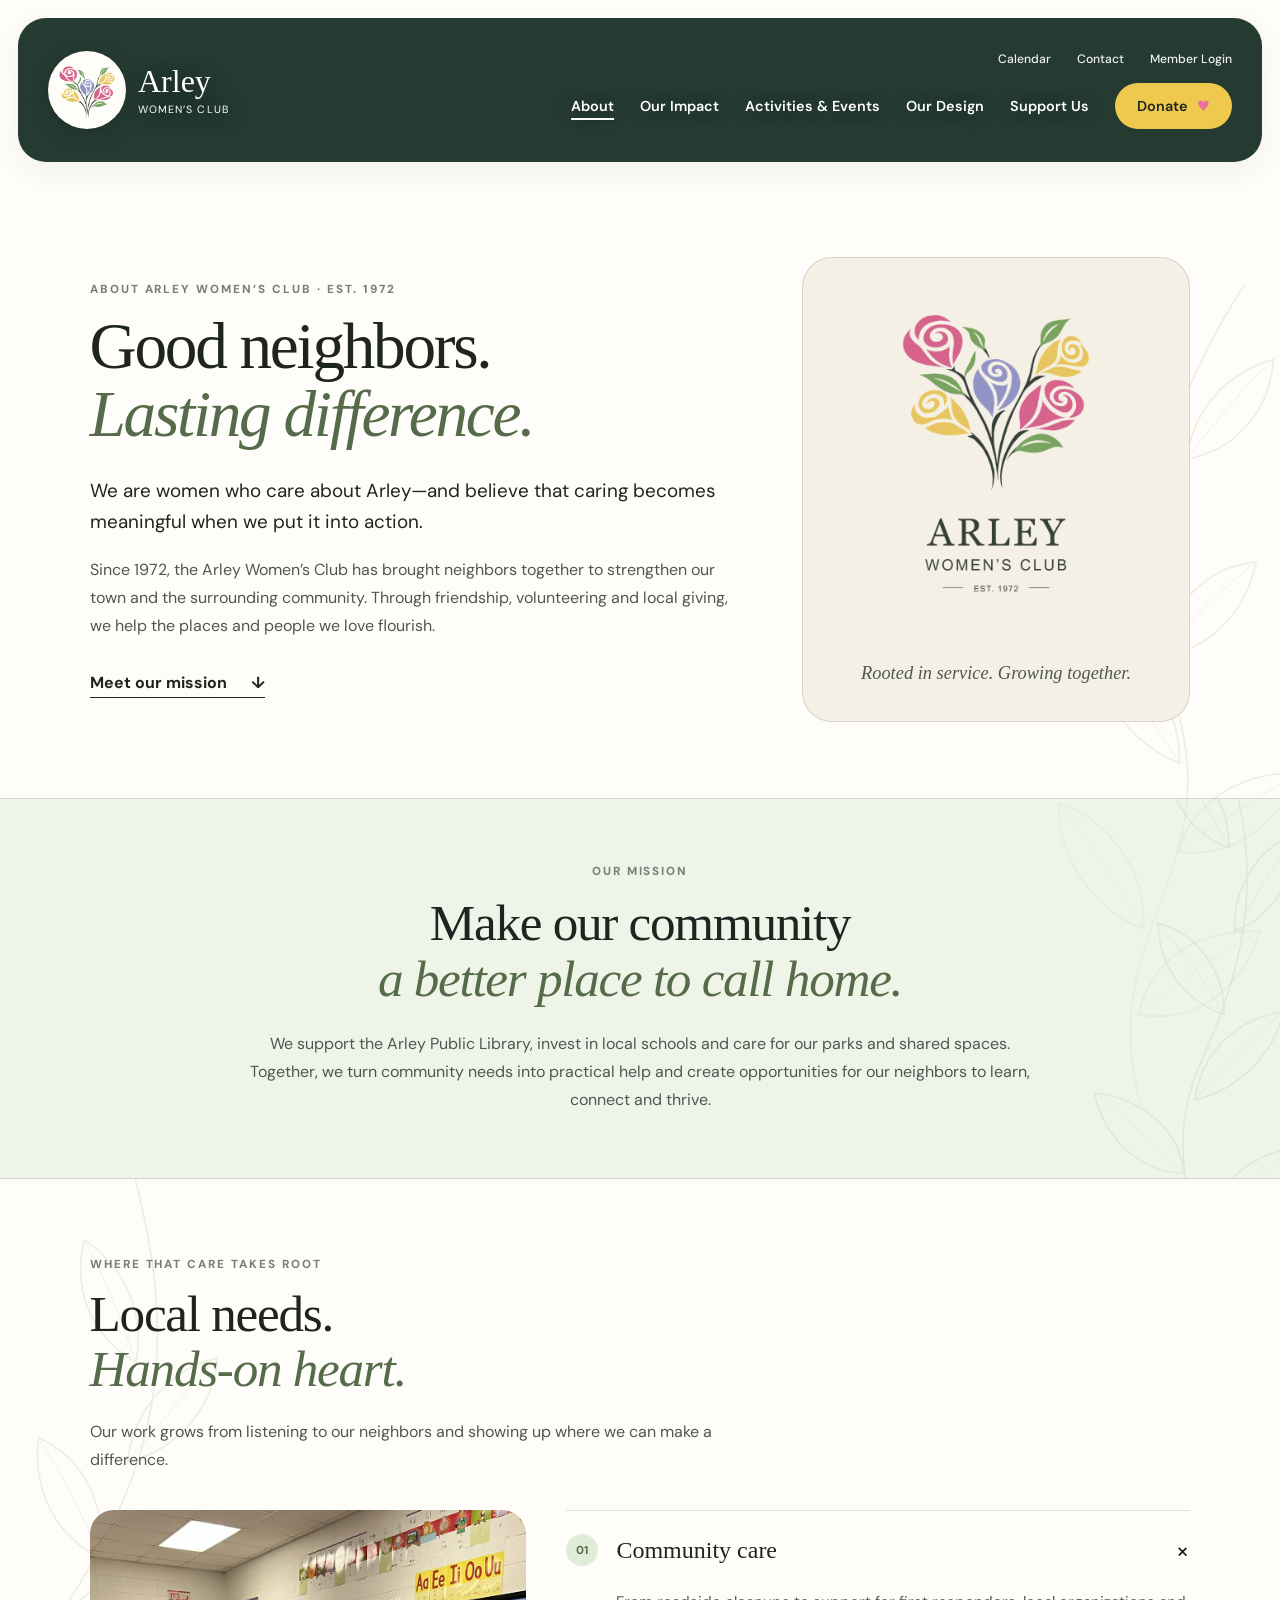
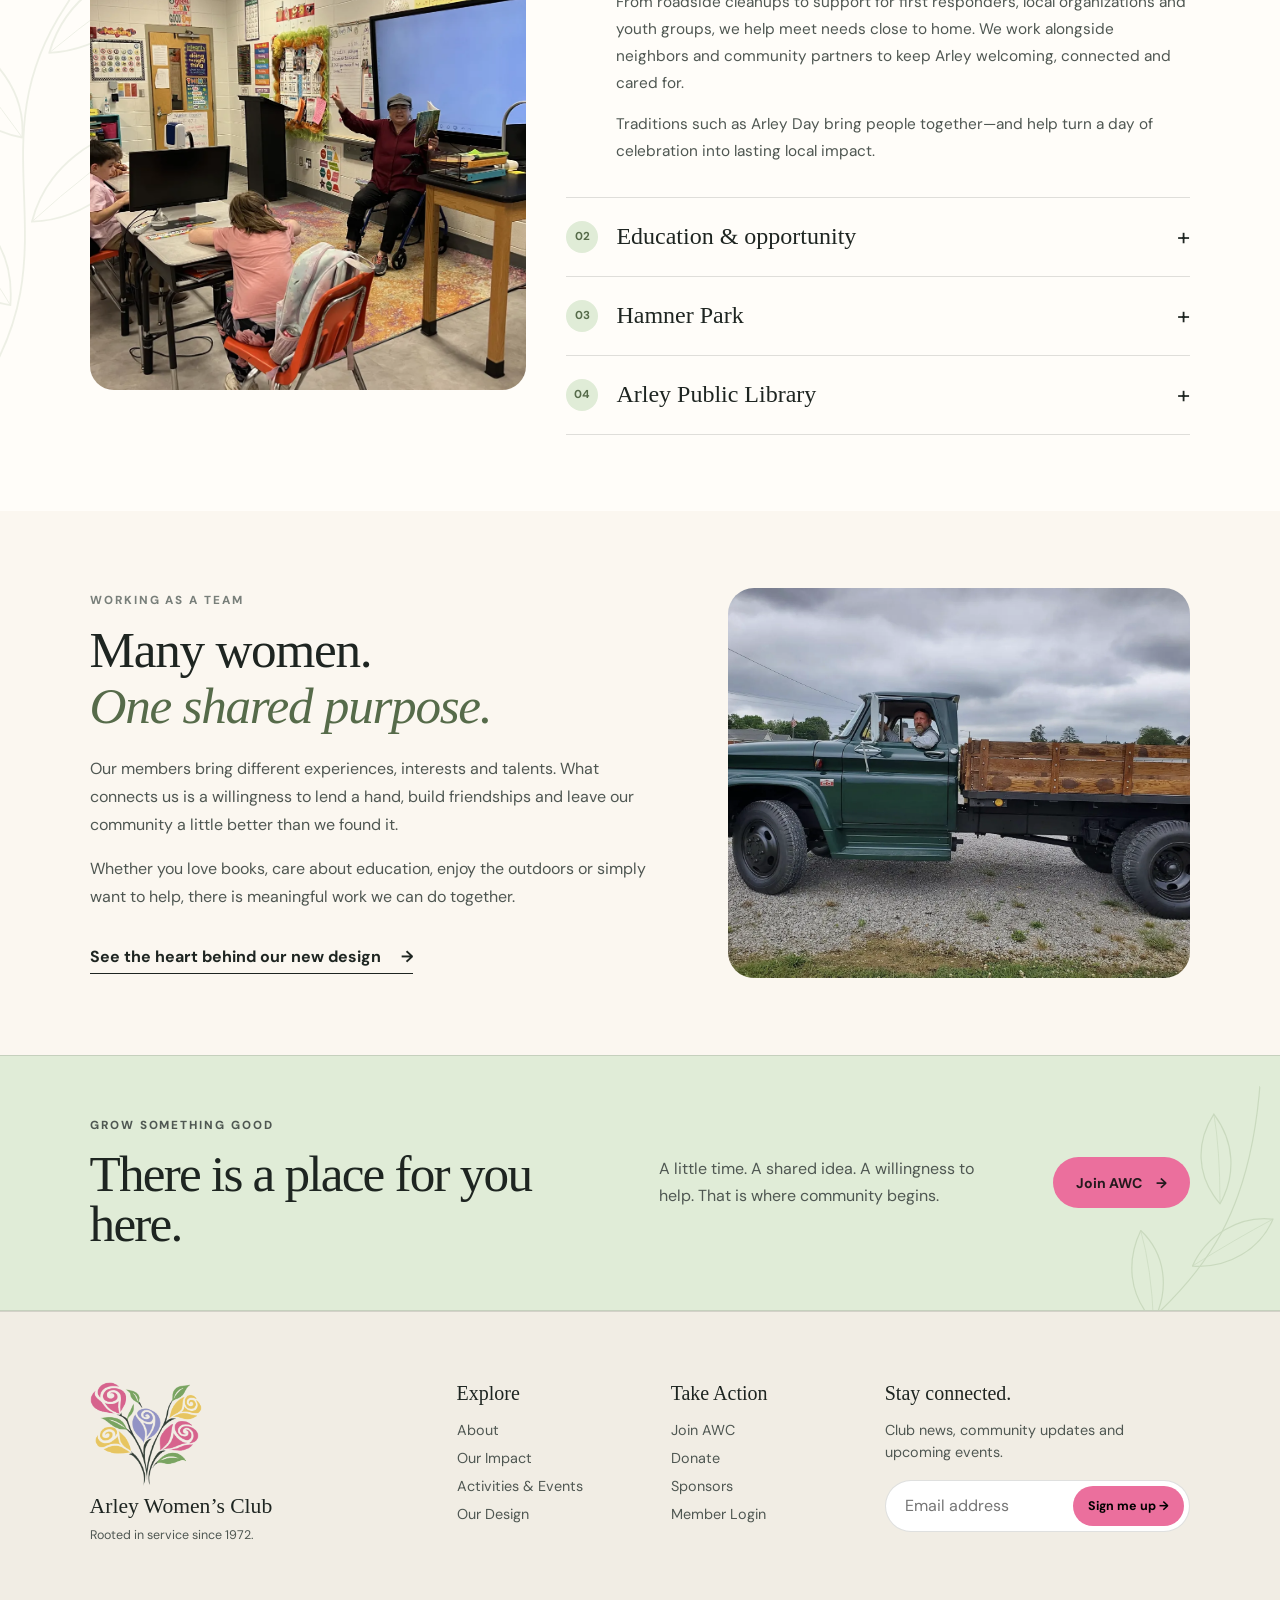
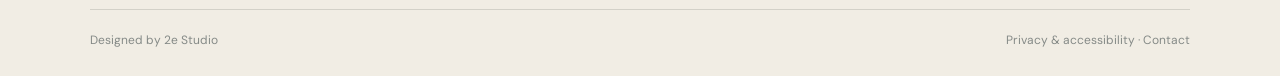
==== about.html @ fa8748e1 "Add About, design story, and merchandise concepts" ====
<!doctype html>
<html lang="en">
<head>
  <meta charset="utf-8" />
  <meta name="viewport" content="width=device-width, initial-scale=1" />
  <meta name="description" content="Since 1972, Arley Women’s Club has brought neighbors together to support our schools, library, parks and community." />
  <title>About Us | Arley Women’s Club</title>
  <link rel="preconnect" href="https://fonts.googleapis.com">
  <link rel="preconnect" href="https://fonts.gstatic.com" crossorigin>
  <link href="https://fonts.googleapis.com/css2?family=DM+Sans:wght@400;500;600;700&family=Fraunces:opsz,wght@9..144,500;9..144,600&display=swap" rel="stylesheet">
  <link rel="stylesheet" href="styles.css?v=collection1" />
</head>
<body class="interior-page">
<a class="skip-link" href="#main-content">Skip to content</a>
<div class="page-shell" id="top"><div class="interior-header"><header class="hero-header">
        <a class="logo-card" href="index.html" aria-label="Arley Women's Club home">
          <span class="logo-disc" aria-hidden="true"><img src="assets/web/brand/bouquet.webp" alt="" /></span><span class="logo-wordmark">Arley <small>Women’s Club</small></span>
        </a>

        <div class="nav-wrap">
          <div class="utility-nav" aria-label="Utility navigation">
            <a href="calendar.html">Calendar</a>
            <a href="contact.html">Contact</a>
            <a href="members.html">Member Login</a>
          </div>
          <nav class="main-nav" aria-label="Main navigation" id="site-navigation">
            <a href="about.html" aria-current="page">About</a>
            <a href="index.html#impact">Our Impact</a>
            <a href="index.html#activities">Activities & Events</a>
            <a href="our-design.html">Our Design</a>
            <a href="index.html#support">Support Us</a>
            <a class="nav-donate" href="support.html">Donate <span>♥</span></a>
          </nav>
        </div>
        <button class="menu-button" type="button" aria-label="Open navigation" aria-expanded="false" data-menu-button aria-controls="site-navigation">
          <span></span><span></span><span></span>
        </button>
      </header></div>
<main id="main-content" class="botanical-page">
<section class="interior-intro about-intro">
 <div><p class="eyebrow">ABOUT ARLEY WOMEN’S CLUB · EST. 1972</p><h1>Good neighbors.<br><em>Lasting difference.</em></h1><p class="intro-lead">We are women who care about Arley—and believe that caring becomes meaningful when we put it into action.</p><p>Since 1972, the Arley Women’s Club has brought neighbors together to strengthen our town and the surrounding community. Through friendship, volunteering and local giving, we help the places and people we love flourish.</p><a class="text-link" href="#mission">Meet our mission <span aria-hidden="true">↓</span></a></div>
 <figure class="identity-panel"><img src="assets/web/brand/stacked.webp" width="800" height="844" alt="Arley Women’s Club floral logo, established 1972"><figcaption>Rooted in service. Growing together.</figcaption></figure>
</section>
<section class="mission-band" id="mission"><p class="eyebrow">OUR MISSION</p><h2>Make our community<br><em>a better place to call home.</em></h2><p>We support the Arley Public Library, invest in local schools and care for our parks and shared spaces. Together, we turn community needs into practical help and create opportunities for our neighbors to learn, connect and thrive.</p></section>
<section class="interior-section"><div class="section-heading"><p class="eyebrow">WHERE THAT CARE TAKES ROOT</p><h2>Local needs.<br><em>Hands-on heart.</em></h2><p>Our work grows from listening to our neighbors and showing up where we can make a difference.</p></div>
<div class="focus-layout"><img class="focus-photo" src="assets/web/womensclubreading.webp" width="900" height="1100" alt="Arley Women’s Club members supporting a reading program" loading="lazy">
<div class="focus-accordions">
<details open id="community"><summary><span>01</span> Community care <b aria-hidden="true">+</b></summary><div><p>From roadside cleanups to support for first responders, local organizations and youth groups, we help meet needs close to home. We work alongside neighbors and community partners to keep Arley welcoming, connected and cared for.</p><p>Traditions such as Arley Day bring people together—and help turn a day of celebration into lasting local impact.</p></div></details>
<details id="education"><summary><span>02</span> Education &amp; opportunity <b aria-hidden="true">+</b></summary><div><p>We support Meek Elementary and Meek High School through fundraising, volunteer help and encouragement for students and teachers. Scholarships help graduating seniors continue their education through college or vocational training.</p><p>Our support for the Winston County Arts Council also helps bring art, music and drama into local classrooms.</p></div></details>
<details id="park"><summary><span>03</span> Hamner Park <b aria-hidden="true">+</b></summary><div><p>Hamner Park is a place to walk, play, gather and pause. In 2014, the club adopted the park as a major project, working with the Hamner family and the Town of Arley to renew its walking trail and wooded spaces.</p><p>Benches, picnic areas, a rustic gazebo and wetland education reflect a shared commitment to making the park a welcoming place for residents and visitors.</p></div></details>
<details id="library"><summary><span>04</span> Arley Public Library <b aria-hidden="true">+</b></summary><div><p>The library is part of our story—and a lasting investment in Arley’s future. With help from residents, the Town Council, public funding and grants, the club helped build the library that opened in 2005.</p><p>Today, we continue encouraging library use and the joy of reading. It is a place for learning, discovery and connection across generations.</p></div></details>
</div></div></section>
<section class="interior-section story-pair"><div><p class="eyebrow">WORKING AS A TEAM</p><h2>Many women.<br><em>One shared purpose.</em></h2><p>Our members bring different experiences, interests and talents. What connects us is a willingness to lend a hand, build friendships and leave our community a little better than we found it.</p><p>Whether you love books, care about education, enjoy the outdoors or simply want to help, there is meaningful work we can do together.</p><a class="text-link" href="our-design.html">See the heart behind our new design <span aria-hidden="true">→</span></a></div><img src="assets/web/workervolunteering.webp" alt="A volunteer lending a hand at a community event" loading="lazy" width="900" height="650"></section>
<section class="join-strip"><div><p class="eyebrow">GROW SOMETHING GOOD</p><h2>There is a place for you here.</h2></div><p>A little time. A shared idea. A willingness to help. That is where community begins.</p><a class="button button--pink" href="join.html">Join AWC <span aria-hidden="true">→</span></a></section></main>
<footer id="contact">
      <div class="footer-mark"><img src="assets/web/brand/bouquet.webp" alt="" loading="lazy" /><strong>Arley Women’s Club</strong><span>Rooted in service since 1972.</span></div>
      <div class="footer-column"><strong>Explore</strong><a href="about.html">About</a><a href="index.html#impact">Our Impact</a><a href="index.html#activities">Activities & Events</a><a href="our-design.html">Our Design</a></div>
      <div class="footer-column"><strong>Take Action</strong><a href="join.html">Join AWC</a><a href="index.html#support">Donate</a><a href="index.html#support">Sponsors</a><a href="members.html">Member Login</a></div>
      <div class="footer-newsletter"><strong>Stay connected.</strong><p>Club news, community updates and upcoming events.</p><form><label class="sr-only" for="email">Email address</label><input id="email" type="email" placeholder="Email address"><button type="button" data-newsletter>Sign me up →</button></form><p class="form-status" role="status" data-newsletter-status></p></div>
      <div class="footer-bottom"><span>Designed by 2e Studio</span><span><a href="contact.html#site-information">Privacy &amp; accessibility</a> · <a href="contact.html">Contact</a></span></div>
    </footer>
</div><script src="script.js?v=collection1"></script></body></html>
---- styles.css ----
:root {
  --ink:#1e2521;
  --ink-soft:#4f5752;
  --cream:#f7f2e8;
  --paper:#fffdf9;
  --pink:#eb6f9d;
  --pink-soft:#f7dde8;
  --green:#72a95e;
  --green-soft:#e0ecd7;
  --yellow:#efc94d;
  --yellow-soft:#f9efbd;
  --lav:#a79ad3;
  --lav-soft:#e8e3f3;
  --line:rgba(30,37,33,.14);
  --shadow:0 24px 70px rgba(43,47,42,.12);
  --serif:'Fraunces', Georgia, serif;
  --sans:'DM Sans', system-ui, sans-serif;
}
*{box-sizing:border-box}
html{scroll-behavior:smooth}
body{margin:0;background:var(--cream);color:var(--ink);font-family:var(--sans);font-size:16px}
a{color:inherit}.sr-only{position:absolute;width:1px;height:1px;padding:0;margin:-1px;overflow:hidden;clip:rect(0,0,0,0);white-space:nowrap;border:0}
.page-shell{max-width:1680px;margin:0 auto;background:var(--paper);overflow:hidden;box-shadow:0 0 0 1px rgba(30,37,33,.05)}

.hero-frame{position:relative;margin:18px;border-radius:34px;overflow:hidden;min-height:760px;background:#253029;box-shadow:var(--shadow)}
.hero-carousel,.hero-slide{position:absolute;inset:0}.hero-slide{opacity:0;pointer-events:none;transition:opacity .65s ease}.hero-slide.is-active{opacity:1;pointer-events:auto;z-index:1}
.hero-photo,.hero-shade{position:absolute;inset:0}.hero-photo{background-size:cover;background-position:center;transform:scale(1.03);transition:transform 7s ease}.hero-slide.is-active .hero-photo{transform:scale(1)}
/* Temporary concept art. Replace these with approved Hamner Memorial Park photos. */
.hero-photo--park{background:
  linear-gradient(180deg,transparent 0 38%,rgba(19,33,24,.12) 100%),
  radial-gradient(circle at 78% 25%,rgba(239,201,77,.48) 0 6%,transparent 6.5%),
  linear-gradient(135deg,transparent 0 54%,rgba(240,192,83,.88) 54% 60%,transparent 60%),
  linear-gradient(25deg,transparent 0 45%,rgba(196,87,113,.78) 45% 52%,transparent 52%),
  linear-gradient(180deg,#b8d6c1 0 43%,#6e9a6d 43% 60%,#48633d 60% 100%)}
.hero-photo--festival{background:
  radial-gradient(circle at 18% 35%,rgba(235,111,157,.78) 0 7%,transparent 7.4%),
  radial-gradient(circle at 28% 30%,rgba(239,201,77,.85) 0 6%,transparent 6.4%),
  radial-gradient(circle at 38% 38%,rgba(167,154,211,.7) 0 8%,transparent 8.4%),
  repeating-linear-gradient(115deg,transparent 0 80px,rgba(255,255,255,.08) 80px 84px),
  linear-gradient(180deg,#8fb8a0 0 37%,#516d50 37% 61%,#867b55 61% 100%)}
.hero-photo--service{background:
  radial-gradient(ellipse at 70% 52%,rgba(239,201,77,.8) 0 6%,transparent 6.4%),
  radial-gradient(ellipse at 75% 55%,rgba(235,111,157,.65) 0 8%,transparent 8.4%),
  linear-gradient(100deg,transparent 0 53%,rgba(255,255,255,.11) 53% 54%,transparent 54%),
  linear-gradient(180deg,#9cc4af 0 42%,#5b815e 42% 66%,#364f37 66% 100%)}
.hero-shade{background:linear-gradient(90deg,rgba(19,25,21,.80) 0%,rgba(19,25,21,.52) 43%,rgba(19,25,21,.10) 74%,rgba(19,25,21,.28) 100%)}
.hero-header{position:absolute;z-index:10;left:0;right:0;top:0;display:flex;align-items:flex-start;gap:30px;padding:0 30px 0 0}
.logo-card{width:190px;height:176px;background:white;border-radius:0 0 28px 0;display:grid;place-items:center;padding:20px 22px 16px;text-decoration:none;box-shadow:0 12px 30px rgba(0,0,0,.08)}
.logo-card img{display:block;width:100%;height:100%;object-fit:contain}
.nav-wrap{margin-left:auto;display:flex;flex-direction:column;align-items:flex-end;padding-top:22px;gap:17px}.utility-nav,.main-nav{display:flex;align-items:center;gap:26px}.utility-nav a,.main-nav a{text-decoration:none;color:white}.utility-nav a{font-size:.76rem;font-weight:500;opacity:.92}.main-nav a{font-size:.9rem;font-weight:600;text-shadow:0 1px 18px rgba(0,0,0,.25)}
.nav-donate{background:var(--yellow);color:var(--ink)!important;padding:14px 22px;border-radius:999px;text-shadow:none!important}.nav-donate span{color:var(--pink);margin-left:5px}.menu-button{display:none;margin-left:auto;margin-top:25px;width:48px;height:48px;border:0;border-radius:50%;background:rgba(255,255,255,.88);padding:13px}.menu-button span{display:block;height:2px;background:var(--ink);margin:5px 0;border-radius:2px}
.hero-copy{position:absolute;z-index:3;left:clamp(50px,8vw,118px);bottom:112px;max-width:760px;color:white}.eyebrow{margin:0 0 14px;font-size:.73rem;letter-spacing:.17em;font-weight:800;color:#787f7a}.eyebrow--light{color:rgba(255,255,255,.75)}
.hero-copy h1{font-family:var(--serif);font-weight:500;font-size:clamp(4.1rem,7vw,7.5rem);line-height:.9;letter-spacing:-.045em;margin:0 0 25px}.hero-copy h1 span{color:var(--yellow)}.hero-copy>p:not(.eyebrow){max-width:640px;font-size:1.13rem;line-height:1.63;color:rgba(255,255,255,.88)}
.hero-actions{display:flex;gap:12px;flex-wrap:wrap;margin-top:28px}.button{display:inline-flex;align-items:center;gap:14px;justify-content:center;min-height:51px;padding:0 22px;border-radius:999px;text-decoration:none;font-weight:700;font-size:.88rem;border:1px solid transparent;transition:transform .2s ease,box-shadow .2s ease}.button:hover{transform:translateY(-2px);box-shadow:0 10px 30px rgba(0,0,0,.14)}.button--pink{background:var(--pink);color:#24191d}.button--yellow{background:var(--yellow);color:#272217}.button--green{background:#a8c97a;color:#182318}.button--glass{color:white;border-color:rgba(255,255,255,.75);background:rgba(255,255,255,.08);backdrop-filter:blur(8px)}.button--dark{background:var(--ink);color:white}
.hero-caption{position:absolute;right:46px;bottom:38px;z-index:3;color:white;text-align:right;display:grid;gap:2px}.hero-caption strong{font-family:var(--serif);font-weight:500;font-size:1.15rem}.hero-caption span{font-size:.76rem;color:rgba(255,255,255,.72)}
.carousel-controls{position:absolute;z-index:11;left:50%;bottom:34px;transform:translateX(-50%);display:flex;align-items:center;gap:14px}.carousel-arrow{width:34px;height:34px;border:1px solid rgba(255,255,255,.54);border-radius:50%;background:rgba(20,25,22,.26);color:white;cursor:pointer}.carousel-dots{display:flex;gap:8px}.dot{border:0;width:8px;height:8px;padding:0;border-radius:50%;background:rgba(255,255,255,.45);cursor:pointer}.dot.is-active{width:25px;border-radius:10px;background:white}

.section{padding:clamp(72px,8vw,126px) clamp(38px,7vw,112px)}.section-kicker{font-size:.72rem;letter-spacing:.18em;font-weight:800;color:var(--pink);margin-bottom:19px}.work{position:relative}.work:after{content:"";position:absolute;right:-65px;top:115px;width:210px;height:210px;border:1.5px solid rgba(167,154,211,.25);border-radius:50%;box-shadow:inset 0 0 0 26px var(--paper),inset 0 0 0 28px rgba(167,154,211,.18),inset 0 0 0 54px var(--paper),inset 0 0 0 55px rgba(167,154,211,.13);pointer-events:none}.work-heading{display:grid;grid-template-columns:1.1fr .7fr;gap:70px;align-items:end;margin-bottom:52px}.work-heading h2,.impact-copy h2,.arley-day-heading h2,.activities-top h2,.support h2,.join-strip h2,.member-copy h2{font-family:var(--serif);font-weight:500;letter-spacing:-.035em;line-height:.98;margin:0}.work-heading h2{font-size:clamp(3.6rem,6vw,6.2rem)}.work-heading h2 em,.arley-day-heading h2 em{font-style:italic;color:var(--pink)}.work-heading p,.activities-top>p,.arley-day-heading>p{font-size:1.05rem;line-height:1.7;color:var(--ink-soft);margin:0 0 8px}
.work-grid{display:grid;grid-template-columns:repeat(4,1fr);gap:14px}.work-card{border-radius:24px;overflow:hidden;background:#f5f1e9;border:1px solid rgba(30,37,33,.07);min-height:500px;display:flex;flex-direction:column}.card-photo{height:230px;background-size:cover;background-position:center}.card-photo--education{background:linear-gradient(145deg,#d6c8b5,#8d7a5c)}.card-photo--community{background:linear-gradient(145deg,#dcb8ae,#9f6d61)}.card-photo--park{background:linear-gradient(145deg,#a9c498,#536f4b)}.card-photo--festival{background:linear-gradient(145deg,#c9b7d8,#6f5a83)}.card-body{padding:23px 22px 25px;display:flex;flex-direction:column;flex:1}.card-body>span{font-size:.7rem;font-weight:800;letter-spacing:.12em;opacity:.55}.card-body h3{font-family:var(--serif);font-size:1.9rem;font-weight:500;line-height:1.06;margin:18px 0 11px}.card-body p{line-height:1.55;color:var(--ink-soft);font-size:.92rem}.card-body a{margin-top:auto;text-decoration:none;font-size:.82rem;font-weight:700;border-top:1px solid rgba(30,37,33,.13);padding-top:16px;display:flex;justify-content:space-between}.work-card--pink .card-body{background:var(--pink-soft)}.work-card--green .card-body{background:var(--green-soft)}.work-card--yellow .card-body{background:var(--yellow-soft)}.work-card--lavender .card-body{background:var(--lav-soft)}

.impact-story{position:relative;background:#f5f0e7;display:grid;grid-template-columns:.75fr 1.25fr;gap:clamp(50px,8vw,120px);padding:clamp(72px,8vw,126px) clamp(38px,7vw,112px);overflow:hidden}.impact-copy{position:relative;z-index:2;padding-top:42px}.impact-copy h2{font-size:clamp(3.3rem,5.4vw,5.6rem);margin-bottom:28px}.impact-copy>p:not(.eyebrow){line-height:1.72;color:var(--ink-soft);font-size:1.02rem;max-width:570px}.text-link{display:inline-flex;gap:18px;text-decoration:none;border-bottom:1px solid var(--ink);font-weight:700;padding-bottom:4px;margin-top:22px}.impact-visual{display:grid;grid-template-columns:1.3fr .7fr;gap:14px;min-height:570px}.impact-photo{border-radius:32px;background:linear-gradient(160deg,#b6c8a6,#6e8f63 49%,#dfc593 49%,#b48f63);box-shadow:var(--shadow)}.stats-panel{display:grid;grid-template-rows:repeat(4,1fr);gap:12px}.stats-panel div{padding:24px;border-radius:22px;display:flex;flex-direction:column;justify-content:end}.stats-panel div:nth-child(1){background:var(--pink)}.stats-panel div:nth-child(2){background:var(--yellow)}.stats-panel div:nth-child(3){background:var(--green)}.stats-panel div:nth-child(4){background:var(--lav)}.stats-panel strong{font-family:var(--serif);font-size:2.5rem;font-weight:600;line-height:1}.stats-panel span{font-size:.78rem;margin-top:6px}.floral-line{position:absolute;left:-90px;bottom:-110px;width:300px;height:300px;border:1px solid rgba(114,169,94,.25);border-radius:50%;box-shadow:inset 0 0 0 38px #f5f0e7,inset 0 0 0 39px rgba(235,111,157,.18),inset 0 0 0 74px #f5f0e7,inset 0 0 0 75px rgba(239,201,77,.24),inset 0 0 0 112px #f5f0e7,inset 0 0 0 113px rgba(167,154,211,.22)}

.arley-day{background:var(--paper)}.arley-day-heading{display:grid;grid-template-columns:1fr .7fr;gap:80px;align-items:end;margin-bottom:50px}.arley-day-heading h2{font-size:clamp(3.6rem,6vw,6.4rem)}.festival-grid{display:grid;grid-template-columns:1.35fr .65fr;gap:16px}.festival-feature{position:relative;min-height:560px;border-radius:30px;overflow:hidden;background:#4a574c}.festival-photo{position:absolute;inset:0;background:linear-gradient(180deg,#a9cbb0 0 42%,#6e8d68 42% 64%,#987d52 64%);opacity:.9}.festival-photo:after{content:"";position:absolute;left:7%;right:7%;top:13%;height:45%;border-radius:38% 38% 12% 12%/52% 52% 12% 12%;background:linear-gradient(120deg,rgba(255,255,255,.18),rgba(239,201,77,.7));box-shadow:inset 0 0 0 2px rgba(255,255,255,.25)}.festival-overlay{position:absolute;inset:auto 0 0;padding:58px 40px 40px;color:white;background:linear-gradient(transparent,rgba(20,27,22,.85))}.festival-overlay p{font-size:.68rem;letter-spacing:.15em;font-weight:800;color:rgba(255,255,255,.72)}.festival-overlay h3{font-family:var(--serif);font-size:clamp(2.4rem,4vw,4.2rem);font-weight:500;line-height:1;margin:0 0 24px}.festival-links{display:grid;grid-template-rows:repeat(4,1fr);gap:12px}.festival-links a{display:grid;grid-template-columns:42px 1fr 24px;align-items:center;gap:14px;padding:20px 18px;border-radius:22px;text-decoration:none;border:1px solid var(--line);background:#fff;transition:transform .2s ease,background .2s ease}.festival-links a:hover{transform:translateX(3px);background:#f8f4ed}.festival-links span{width:38px;height:38px;border-radius:50%;display:grid;place-items:center;background:var(--cream);font-size:.7rem;font-weight:800}.festival-links strong{display:block;font-family:var(--serif);font-size:1.25rem;font-weight:500}.festival-links small{display:block;color:var(--ink-soft);margin-top:4px;line-height:1.35}

.activities{background:#f5f0e7}.activities-top{display:grid;grid-template-columns:1fr .7fr;gap:80px;align-items:end;margin-bottom:44px}.activities-top h2{font-size:clamp(3.6rem,6vw,6.3rem)}.activity-list{border-top:1px solid var(--line)}.activity-list article{display:grid;grid-template-columns:130px 1fr auto;gap:28px;align-items:center;padding:26px 0;border-bottom:1px solid var(--line)}.activity-date{font-family:var(--serif);font-size:1.4rem}.activity-list small{font-size:.65rem;letter-spacing:.13em;font-weight:800;color:#7b817d}.activity-list h3{font-family:var(--serif);font-weight:500;font-size:1.7rem;margin:4px 0}.activity-list p{margin:0;color:var(--ink-soft)}.activity-list a{text-decoration:none;font-weight:700;font-size:.86rem}.activity-list--calendar{background:rgba(239,201,77,.18);padding-left:18px!important;padding-right:18px!important}

.support{position:relative;background:#253a31;color:white;min-height:570px;padding:clamp(72px,8vw,120px) clamp(38px,7vw,112px);overflow:hidden}.support-copy{position:relative;z-index:2;max-width:690px}.support h2{font-size:clamp(4rem,7vw,7.4rem);margin-bottom:28px}.support-copy>p:not(.eyebrow){max-width:620px;color:rgba(255,255,255,.72);font-size:1.06rem;line-height:1.7}.support-actions{display:flex;align-items:center;gap:24px;margin-top:30px;flex-wrap:wrap}.support-link{color:white;text-decoration:none;border-bottom:1px solid rgba(255,255,255,.6);padding-bottom:4px}.support-flower{position:absolute;right:5%;top:50%;width:360px;height:360px;transform:translateY(-50%);opacity:.78}.support-flower .petal{position:absolute;left:50%;top:50%;width:95px;height:175px;border-radius:75% 25% 75% 25%;transform-origin:50% 100%;border:1.4px solid rgba(255,255,255,.38)}.support-flower .p1{transform:translate(-50%,-100%) rotate(-50deg);background:rgba(235,111,157,.15)}.support-flower .p2{transform:translate(-50%,-100%) rotate(-15deg);background:rgba(239,201,77,.12)}.support-flower .p3{transform:translate(-50%,-100%) rotate(20deg);background:rgba(114,169,94,.15)}.support-flower .p4{transform:translate(-50%,-100%) rotate(55deg);background:rgba(167,154,211,.13)}.support-flower .p5{transform:translate(-50%,-100%) rotate(90deg);background:rgba(235,111,157,.10)}.support-flower i{position:absolute;left:50%;top:50%;width:70px;height:70px;border:1px solid rgba(255,255,255,.45);border-radius:50%;transform:translate(-50%,-50%);box-shadow:inset 0 0 0 12px #253a31,inset 0 0 0 13px rgba(255,255,255,.27)}

.join-strip{display:grid;grid-template-columns:1.2fr .8fr auto;gap:44px;align-items:center;padding:60px clamp(38px,7vw,112px);background:var(--yellow-soft)}.join-strip h2{font-size:clamp(2.5rem,4vw,4rem)}.join-strip p{line-height:1.65;color:var(--ink-soft)}
.member-home{display:grid;grid-template-columns:.82fr 1.18fr;gap:70px;padding:clamp(72px,8vw,126px) clamp(38px,7vw,112px);background:var(--paper);align-items:center}.member-copy h2{font-size:clamp(3.4rem,5vw,5.4rem);margin-bottom:25px}.member-copy>p:not(.eyebrow){line-height:1.7;color:var(--ink-soft);max-width:560px}.member-copy .button{margin-top:22px}.member-dashboard{border:1px solid var(--line);border-radius:28px;padding:24px;background:#f6f2eb;box-shadow:var(--shadow);transform:rotate(1deg)}.dash-top{display:flex;justify-content:space-between;align-items:center;padding:4px 5px 20px}.dash-top span{font-size:.66rem;letter-spacing:.14em;font-weight:800;color:#7a807c}.dash-top b{font-family:var(--serif);font-size:1.2rem}.dash-grid{display:grid;grid-template-columns:repeat(3,1fr);gap:10px}.dash-grid div{min-height:130px;border-radius:17px;background:white;border:1px solid rgba(30,37,33,.07);padding:18px;display:flex;flex-direction:column;justify-content:space-between}.dash-grid span{font-size:.65rem;font-weight:800;opacity:.42}.dash-grid strong{font-family:var(--serif);font-weight:500;font-size:1.15rem}

footer{display:grid;grid-template-columns:1.05fr .55fr .55fr 1fr;gap:46px;padding:70px clamp(38px,7vw,112px) 28px;background:#f1ede4;border-top:1px solid var(--line)}.footer-mark img{width:185px;mix-blend-mode:multiply}.footer-column{display:flex;flex-direction:column;gap:10px}.footer-column strong,.footer-newsletter strong{font-family:var(--serif);font-size:1.25rem;font-weight:500;margin-bottom:6px}.footer-column a{text-decoration:none;color:var(--ink-soft);font-size:.9rem}.footer-newsletter p{color:var(--ink-soft);font-size:.9rem;line-height:1.55}.footer-newsletter form{display:flex;border:1px solid var(--line);background:white;border-radius:999px;padding:5px;margin-top:16px}.footer-newsletter input{flex:1;min-width:0;border:0;background:transparent;padding:0 14px;font:inherit;outline:0}.footer-newsletter button{border:0;background:var(--pink);border-radius:999px;padding:12px 15px;font:700 .78rem var(--sans);cursor:pointer}.footer-bottom{grid-column:1/-1;border-top:1px solid var(--line);padding-top:22px;margin-top:20px;display:flex;justify-content:space-between;color:#858a87;font-size:.75rem}

@media (max-width:1180px){.utility-nav{display:none}.main-nav{gap:16px}.main-nav a{font-size:.82rem}.work-grid{grid-template-columns:repeat(2,1fr)}.impact-story{grid-template-columns:1fr}.impact-copy{padding-top:0}.festival-grid{grid-template-columns:1fr}.festival-feature{min-height:500px}.festival-links{grid-template-columns:1fr 1fr;grid-template-rows:auto}.join-strip{grid-template-columns:1fr auto}.join-strip>p{grid-column:1/2}.member-home{grid-template-columns:1fr}.member-dashboard{transform:none}footer{grid-template-columns:1fr 1fr}.footer-mark,.footer-newsletter{grid-column:auto}}
@media (max-width:850px){.hero-frame{margin:10px;border-radius:24px;min-height:720px}.logo-card{width:145px;height:134px}.nav-wrap{display:none}.menu-button{display:block}.hero-copy{left:28px;right:28px;bottom:105px}.hero-copy h1{font-size:clamp(3.7rem,12vw,6rem)}.hero-copy>p:not(.eyebrow){font-size:1rem}.hero-caption{display:none}.carousel-controls{left:auto;right:24px;transform:none}.work-heading,.arley-day-heading,.activities-top{grid-template-columns:1fr;gap:20px}.impact-visual{grid-template-columns:1fr}.impact-photo{min-height:420px}.stats-panel{grid-template-columns:repeat(2,1fr);grid-template-rows:auto}.stats-panel div{min-height:140px}.join-strip{grid-template-columns:1fr}.join-strip>p{grid-column:auto}.activity-list article{grid-template-columns:90px 1fr}.activity-list a{grid-column:2}.support-flower{right:-120px;opacity:.32}.support-copy{max-width:80%}.dash-grid{grid-template-columns:repeat(2,1fr)}}
@media (max-width:620px){.section,.impact-story,.member-home{padding:64px 20px}.hero-frame{min-height:690px}.logo-card{width:122px;height:112px;padding:12px}.menu-button{margin-top:18px;margin-right:8px}.hero-copy{left:20px;right:20px;bottom:92px}.hero-copy h1{font-size:3.55rem}.hero-actions{gap:8px}.button{font-size:.78rem;padding:0 17px;min-height:46px}.work-grid{grid-template-columns:1fr}.work-card{min-height:430px}.work-heading h2,.impact-copy h2,.arley-day-heading h2,.activities-top h2,.member-copy h2{font-size:3.2rem}.impact-visual{min-height:auto}.impact-photo{min-height:330px}.stats-panel{grid-template-columns:1fr 1fr}.stats-panel strong{font-size:1.8rem}.festival-feature{min-height:470px}.festival-links{grid-template-columns:1fr}.activity-list article{grid-template-columns:1fr;gap:8px}.activity-list a{grid-column:auto}.activity-date{font-size:1rem}.support{padding:68px 20px;min-height:520px}.support h2{font-size:3.7rem}.support-copy{max-width:100%}.support-flower{display:none}.join-strip{padding:50px 20px}.join-strip h2{font-size:3rem}.dash-grid{grid-template-columns:1fr 1fr}.footer-newsletter form{display:block;border-radius:18px}.footer-newsletter input{width:100%;height:42px}.footer-newsletter button{width:100%;margin-top:6px}.footer-bottom{display:block}.footer-bottom span{display:block;margin-top:6px}footer{padding:55px 20px 25px;grid-template-columns:1fr 1fr;gap:32px}.footer-mark,.footer-newsletter{grid-column:1/-1}}

/* Original Arley media, optimized for the web. */
.hero-video{position:absolute;inset:0;width:100%;height:100%;object-fit:cover;filter:blur(2.5px);transform:scale(1.025)}
.hero-shade{z-index:2;pointer-events:none;background:linear-gradient(180deg,rgba(14,25,19,.62),rgba(14,25,19,.42) 40%,rgba(14,25,19,.65))}
.hero-copy{left:50%;top:53%;bottom:auto;right:auto;transform:translate(-50%,-50%);width:calc(100% - 80px);max-width:1000px;text-align:center}
.hero-copy h1{font-size:clamp(3.4rem,6.6vw,6.8rem);line-height:1.02}
.hero-copy>p:not(.eyebrow){margin:0 auto;max-width:670px}
.hero-actions{justify-content:center}
.hero-caption{right:30px;bottom:34px;max-width:290px}
.carousel-controls{left:30px;transform:none;bottom:30px;gap:10px}
.carousel-arrow{width:44px;height:44px}
.dot{width:16px;height:16px;border:5px solid transparent;background-clip:padding-box;box-sizing:content-box}
.dot.is-active{width:25px}
.motion-control{border:1px solid #ffffff80;background:#14251e70;border-radius:30px;color:white;min-height:44px;padding:0 14px;cursor:pointer;font:500 .75rem var(--sans)}
.card-photo{width:100%;object-fit:cover;display:block;flex-shrink:0}
.impact-photo{width:100%;height:100%;object-fit:cover;min-width:0}
.festival-photo{width:100%;height:100%;object-fit:cover;opacity:1}
a:focus-visible,button:focus-visible{outline:3px solid var(--yellow);outline-offset:4px}
@media(max-width:1180px){.hero-caption span{display:none}.work-card{min-height:440px}.card-photo{height:200px}}
@media(max-width:850px){.hero-frame{min-height:650px}.hero-copy{top:52%;width:calc(100% - 48px)}.hero-copy h1{font-size:clamp(3rem,7.8vw,5rem)}.nav-wrap.is-open{display:flex;position:absolute;top:88px;right:18px;background:#253a31;padding:22px;border-radius:20px;max-width:calc(100% - 36px)}.nav-wrap.is-open .utility-nav,.nav-wrap.is-open .main-nav{display:flex;flex-direction:column;align-items:stretch;gap:0}.nav-wrap.is-open a{padding:12px}.hero-caption{display:none}.carousel-controls{left:50%;right:auto;transform:translateX(-50%);white-space:nowrap}.section,.impact-story,.member-home{padding-top:64px;padding-bottom:64px}.work-grid{gap:12px}.card-body h3{font-size:1.6rem}.impact-photo{height:420px}.footer-column a{min-height:36px;display:flex;align-items:center}footer{padding-top:40px;gap:22px}.footer-bottom{margin-top:0}}
@media(max-width:620px){.hero-frame{min-height:620px}.hero-copy{width:calc(100% - 32px);top:53%}.hero-copy h1{font-size:clamp(2.35rem,9.8vw,3.55rem);margin-bottom:18px}.hero-copy .eyebrow{font-size:.6rem;letter-spacing:.12em}.hero-copy>p:not(.eyebrow){font-size:.92rem;line-height:1.55}.hero-actions{margin-top:22px}.work-grid{display:flex;overflow-x:auto;scroll-snap-type:x mandatory;padding-bottom:14px}.work-card{flex:0 0 85%;scroll-snap-align:start;min-height:400px}.card-photo{height:200px}.work-heading{margin-bottom:28px}.impact-photo{height:330px}.festival-feature{min-height:390px}.festival-overlay{padding:45px 24px 24px}.festival-links{grid-template-columns:1fr 1fr;gap:8px}.festival-links a{grid-template-columns:1fr;gap:8px;padding:16px 12px}.festival-links a>b{display:none}.festival-links strong{font-size:1.1rem}.festival-links small{font-size:.73rem}.footer-mark img{width:115px}.footer-mark{grid-column:1/-1}.footer-newsletter{grid-column:1/-1}.footer-column{gap:2px}.footer-bottom{padding-top:16px}.footer-bottom span{margin:4px 0}.section,.impact-story,.member-home{padding-top:48px;padding-bottom:48px}}
@media(prefers-reduced-motion:reduce){html{scroll-behavior:auto}*,*:before,*:after{transition:none!important}}
.work-row-controls{display:none}
@media(max-width:620px){.work-row-controls{display:flex;align-items:center;justify-content:space-between;margin-bottom:14px;font-size:.75rem;color:var(--ink-soft)}.work-row-controls button{width:44px;height:44px;border:1px solid var(--line);border-radius:50%;background:white;font-size:1.2rem;cursor:pointer}}
/* Airy signature logo; alternate treatments available in the local editor. */
.hero-header{padding:24px 30px;align-items:flex-start}
.logo-card{width:auto;height:auto;padding:0;gap:12px;display:flex;background:none;border-radius:0;box-shadow:none;color:white}
.logo-card img{width:68px;height:68px;object-fit:contain;background:white;border-radius:50%;padding:8px}
.logo-wordmark{font-family:var(--serif);font-size:2rem;line-height:1.1;text-shadow:0 2px 16px #14251e}
.logo-wordmark small{display:block;font-family:var(--sans);font-size:.66rem;letter-spacing:.1em;text-transform:uppercase;margin-top:5px}
.nav-wrap{padding-top:0}
html[data-logo="seal"] .logo-wordmark{display:none}
html[data-logo="seal"] .logo-card img{width:100px;height:100px;border-radius:50%;padding:12px;box-shadow:0 0 0 6px #ffffff20}
html[data-logo="wordmark"] .logo-card img{display:none}
.hero-actions .button--pink{color:#fff}
.work:after,.floral-line{border:0;border-radius:0;box-shadow:none;background:url('assets/web/oval-spiral.svg') center/contain no-repeat;opacity:.32;width:420px;height:280px;z-index:0}
.work:after{right:-110px;top:60px;transform:rotate(-25deg)}
.floral-line{left:-120px;bottom:-50px;transform:rotate(30deg);pointer-events:none}
.work>*{position:relative;z-index:1}
.impact-visual{position:relative;z-index:1}
@media(max-width:850px){.hero-header{padding:20px}.logo-card img{width:58px;height:58px}.logo-wordmark{font-size:1.65rem}.menu-button{margin:0}.nav-wrap.is-open{top:80px}.hero-copy{top:53%}}
@media(max-width:620px){.hero-header{padding:18px}.logo-card img{width:50px;height:50px}.logo-wordmark{font-size:1.5rem}.logo-wordmark small{font-size:.55rem}.carousel-controls{gap:5px}.motion-control{padding:0 10px}.dot{border-width:3px}.work:after{opacity:.18}}
@media(max-width:850px){.menu-button{margin-left:auto}}
/* Botanical accents stay beneath all section content. */
.work,.impact-story,.arley-day,.activities{isolation:isolate;position:relative}
.work:after,.floral-line{background-image:url('assets/web/leaf-stem.svg');width:250px;height:720px;opacity:.16;transform:none;z-index:-1}
.work:after{right:-75px;top:-90px}
.floral-line{left:-85px;bottom:-180px;transform:rotate(-12deg)}
.arley-day:before,.activities:after{content:"";position:absolute;pointer-events:none;background:url('assets/web/leaf-stem.svg') center/contain no-repeat;width:240px;height:700px;opacity:.14;z-index:-1}
.arley-day:before{right:-65px;top:-150px;transform:scaleX(-1)}
.activities:after{left:-75px;top:-90px;transform:rotate(12deg)}
.logo-card img{width:78px;height:86px;border-radius:45% 45% 48% 48%;padding:4px;box-shadow:0 4px 18px #14251e20}
html[data-logo="signature"] .logo-wordmark{display:block}
@media(max-width:850px){.logo-card img{width:62px;height:68px}}
@media(max-width:620px){.logo-card img{width:54px;height:60px}.work:after,.floral-line,.arley-day:before,.activities:after{opacity:.09;width:180px}.work:after,.arley-day:before{right:-90px}.activities:after,.floral-line{left:-100px}}
@media(min-width:851px) and (max-width:1050px){.hero-header{gap:20px;padding:20px}.logo-wordmark{font-size:1.65rem}.logo-wordmark small{font-size:.55rem}.logo-card img{width:58px;height:64px}.main-nav{gap:12px}.main-nav a{font-size:.75rem;white-space:nowrap}.nav-donate{padding:12px 16px}}
/* Review pass: simpler letterforms, useful icons, and quieter membership. */
:root{--serif:Georgia,'Times New Roman',serif}
h1,h2,h3{font-variant-ligatures:none;font-feature-settings:"liga" 0,"dlig" 0}
.line-icon{width:30px;height:30px;display:block;flex-shrink:0}
.stats-panel div{position:relative;isolation:isolate;overflow:hidden}
.stat-icon{position:absolute;right:-10px;top:7px;width:105px;height:105px;color:#eadbc3;opacity:.46;z-index:-1;transform:rotate(-10deg)}
.stats-panel strong,.stats-panel span{position:relative;z-index:1}
.activity-date{display:flex;align-items:center;gap:12px;font-size:1.05rem}
.activity-date .line-icon{width:28px;height:28px;color:#7c8d69}
.activity-list article{grid-template-columns:150px 1fr auto}
.dash-grid .line-icon{width:32px;height:32px;color:#83926d;background:#f4eee3;border-radius:10px;padding:6px;box-sizing:content-box}
.dash-grid div{gap:18px}
.support{display:grid;grid-template-columns:minmax(0,1.65fr) minmax(0,.7fr);align-items:center;gap:65px}
.support-copy{max-width:none}
.support-art{text-align:center;position:relative;z-index:1}
.support-art img{width:100%;max-width:270px;display:block;margin:auto;border-radius:46% 46% 48% 48%;box-shadow:0 16px 45px #10261b35}
.support-art p{font:italic 1.45rem/1.25 var(--serif);color:#e8dcca;margin:20px 0 0}
.footer-mark{display:flex;flex-direction:column;align-items:flex-start;gap:8px}
.footer-mark img{width:112px;mix-blend-mode:multiply}
.footer-mark strong{font:500 1.35rem var(--serif)}
.footer-mark span{font-size:.78rem;color:var(--ink-soft)}
.join-strip{position:relative;isolation:isolate;background:var(--paper);border-top:1px solid var(--line);border-bottom:1px solid var(--line);overflow:hidden}
.join-strip:before{content:"";position:absolute;right:3%;bottom:-300px;width:240px;height:560px;background:url('assets/web/leaf-stem.svg') center/contain no-repeat;opacity:.13;transform:rotate(28deg);z-index:-1;pointer-events:none}
.join-strip.will-reveal>div,.join-strip.will-reveal>p,.join-strip.will-reveal>a{opacity:0;transform:translateY(15px);transition:opacity .7s ease,transform .7s ease}
.join-strip.is-revealed>div,.join-strip.is-revealed>p,.join-strip.is-revealed>a{opacity:1;transform:none}
.join-strip.is-revealed>p{transition-delay:.1s}.join-strip.is-revealed>a{transition-delay:.2s}
@media(max-width:1180px){.support{gap:35px;grid-template-columns:1.5fr .65fr}.support h2{font-size:clamp(3.5rem,6vw,6rem)}}
@media(max-width:850px){.support{grid-template-columns:1.5fr .65fr;gap:24px;padding:64px 32px}.support-copy{max-width:100%}.support-art p{font-size:1.1rem}.activity-list article{grid-template-columns:125px 1fr}.activity-list a{grid-column:2}.join-strip{gap:18px}.join-strip>p{margin:0}}
@media(max-width:620px){.support{grid-template-columns:1fr;padding:48px 20px;gap:30px;min-height:auto}.support-art{display:flex;gap:18px;align-items:center;text-align:left}.support-art img{width:90px;margin:0}.support-art p{font-size:1.3rem;margin:0}.activity-list article{grid-template-columns:1fr;gap:12px}.activity-list a{grid-column:auto}.activity-date{font-family:var(--sans);font-size:.78rem;font-weight:700}.stat-icon{width:90px;height:90px}.footer-mark{flex-direction:row;flex-wrap:wrap;align-items:center;column-gap:16px}.footer-mark img{width:72px}.footer-mark strong{font-size:1.25rem}.footer-mark>span{width:100%}.join-strip:before{right:-80px;opacity:.08}.join-strip h2{font-size:2.6rem}}
@media(prefers-reduced-motion:reduce){.join-strip.will-reveal>div,.join-strip.will-reveal>p,.join-strip.will-reveal>a{opacity:1;transform:none}}
/* Membership: soft sage separates the dark support panel from member content. */
.join-strip{background:var(--green-soft)}
.join-strip:before{opacity:.075}
@media(max-width:620px){.join-strip:before{opacity:.05}}

/* Shared interior pages: familiar navigation, botanical texture and compact layouts. */
.skip-link{position:fixed;left:16px;top:-100px;z-index:100;background:var(--yellow);color:var(--ink);padding:14px 20px;border-radius:12px;text-decoration:none;font-weight:700}.skip-link:focus{top:16px}
.interior-header{position:relative;z-index:20;margin:18px;border-radius:28px;background:#253a31;min-height:144px;box-shadow:0 10px 30px #253a3110}.interior-header .hero-header{position:relative;min-height:144px;align-items:center}.interior-header .nav-wrap{gap:16px}.main-nav a[aria-current=page]{text-decoration:underline;text-decoration-thickness:2px;text-underline-offset:7px}
.botanical-page{position:relative;isolation:isolate;overflow:hidden}.botanical-page:before,.botanical-page:after{content:"";position:absolute;z-index:-1;width:310px;height:850px;background:url('assets/web/leaf-stem.svg') center/contain no-repeat;opacity:.12;pointer-events:none}.botanical-page:before{right:-65px;top:90px;transform:scaleX(-1) rotate(-9deg)}.botanical-page:after{left:-95px;top:980px;transform:rotate(9deg)}
.interior-intro,.interior-section{padding:clamp(48px,6vw,90px) clamp(24px,7vw,112px)}.interior-intro{display:grid;grid-template-columns:minmax(0,1.25fr) minmax(0,.75fr);gap:clamp(30px,5vw,80px);align-items:center}.interior-intro h1{font:500 clamp(2.8rem,5.1vw,5.6rem)/1.04 var(--serif);letter-spacing:-.035em;margin:16px 0 28px}.interior-intro h1 em,.interior-section h2 em,.mission-band h2 em{font-weight:400;color:#566b4a}.interior-intro p:not(.eyebrow){font-size:1rem;line-height:1.75;max-width:670px;color:var(--ink-soft)}.interior-intro .intro-lead{font-size:1.18rem!important;line-height:1.6!important;color:var(--ink)!important}.interior-intro .text-link{display:inline-flex;margin-top:16px;gap:24px}.identity-panel{margin:0;min-width:0;border:1px solid var(--line);border-radius:30px;background:#f5f0e6;padding:34px 28px;text-align:center}.identity-panel img{display:block;width:100%;max-height:390px;object-fit:contain;height:auto;margin:auto}.identity-panel figcaption{margin-top:20px;font:italic 1.15rem/1.4 var(--serif);color:var(--ink-soft)}.design-emblem{background:transparent;border:0;padding:20px}.design-emblem img{max-height:365px}
.mission-band{position:relative;isolation:isolate;overflow:hidden;background:#e0ecd780;border-top:1px solid var(--line);border-bottom:1px solid var(--line);padding:clamp(40px,5vw,70px) clamp(24px,7vw,112px);text-align:center}.mission-band:after{content:"";position:absolute;right:-45px;bottom:-240px;width:260px;height:750px;background:url('assets/web/leaf-stem.svg') center/contain no-repeat;opacity:.12;z-index:-1;pointer-events:none}.mission-band h2{font:500 clamp(2.4rem,4vw,4.2rem)/1.08 var(--serif);letter-spacing:-.025em;margin:16px 0 24px}.mission-band>p:not(.eyebrow){max-width:800px;margin:0 auto;line-height:1.75;color:var(--ink-soft)}.section-heading{max-width:750px;margin-bottom:36px}.interior-section h2{font:500 clamp(2.4rem,4vw,4.1rem)/1.08 var(--serif);letter-spacing:-.025em;margin:12px 0 22px}.section-heading>p:not(.eyebrow),.story-pair p:not(.eyebrow){line-height:1.75;color:var(--ink-soft);max-width:670px}
.focus-layout{display:grid;grid-template-columns:minmax(0,.7fr) minmax(0,1fr);gap:40px;align-items:start}.focus-photo{width:100%;height:480px;object-fit:cover;border-radius:24px}.focus-accordions details{border-bottom:1px solid var(--line);scroll-margin-top:24px}.focus-accordions details:first-child{border-top:1px solid var(--line)}.focus-accordions summary{display:flex;align-items:center;gap:18px;min-height:78px;cursor:pointer;list-style:none;font:500 1.5rem var(--serif)}.focus-accordions summary::-webkit-details-marker{display:none}.focus-accordions summary>span{font:700 .72rem var(--sans);color:#566b4a;background:var(--green-soft);border-radius:50%;width:32px;height:32px;display:grid;place-items:center;flex-shrink:0}.focus-accordions summary>b{margin-left:auto;font:400 1.5rem var(--sans)}.focus-accordions details[open] summary>b{transform:rotate(45deg)}.focus-accordions details>div{padding:0 0 18px 50px}.focus-accordions p{font-size:.96rem;line-height:1.75;color:var(--ink-soft);margin:0 0 14px}.focus-accordions summary:focus-visible{outline:3px solid #566b4a;outline-offset:-3px;border-radius:8px}
.story-pair{display:grid;grid-template-columns:minmax(0,1fr) minmax(0,.8fr);gap:60px;background:#f7f2e880;align-items:center}.story-pair>img{width:100%;height:390px;object-fit:cover;border-radius:26px}.story-pair .text-link{display:inline-flex;gap:20px;line-height:1.5;margin-top:18px}
.logo-comparison{display:grid;grid-template-columns:minmax(0,1fr) 64px minmax(0,1fr);align-items:center;gap:22px}.logo-comparison figure{padding:28px;background:#f5f0e6;border:1px solid var(--line);border-radius:26px;margin:0;text-align:center}.tiny-label{font-size:.68rem;font-weight:700;letter-spacing:.14em;text-transform:uppercase;color:#4f6350}.comparison-art{height:270px;display:grid;place-items:center;padding:20px}.comparison-art img{max-width:100%;max-height:230px;width:auto;height:auto}.comparison-art .original-mark{width:193px;height:auto;max-width:100%}.logo-comparison figcaption{font-size:.88rem;color:var(--ink-soft);line-height:1.5}.comparison-arrow{text-align:center;font-size:2.8rem;color:#627958}
.design-meaning{padding-top:28px}.meaning-grid{display:grid;grid-template-columns:repeat(3,minmax(0,1fr));gap:30px}.meaning-grid article{border-top:2px solid #9eb48f;padding-top:22px}.meaning-number{font-size:.7rem;font-weight:700;color:#566b4a}.meaning-grid h3{font:500 1.7rem/1.15 var(--serif);margin:16px 0}.meaning-grid p{font-size:.96rem;line-height:1.75;color:var(--ink-soft)}.design-color-band{background:#f3ede180}.brand-palette{display:flex;justify-content:center;gap:32px;list-style:none;padding:0;margin:32px 0 0}.brand-palette li{font-size:.8rem;line-height:1.4}.brand-palette span{display:block;width:54px;height:54px;background:var(--swatch);border-radius:50%;margin:0 auto 10px;border:1px solid #35403815}
.brand-gallery{display:grid;grid-template-columns:repeat(3,minmax(0,1fr));gap:20px}.brand-gallery figure{margin:0;border:1px solid var(--line);border-radius:24px;background:var(--cream);padding:24px;min-width:0}.brand-gallery img{width:100%;height:230px;object-fit:contain;display:block}.brand-gallery figcaption{padding-top:24px;line-height:1.5}.brand-gallery strong{display:block;font:500 1.35rem var(--serif);margin-bottom:10px}.brand-gallery figcaption span{font-size:.88rem;color:var(--ink-soft)}.brand-row-controls{display:none}.brand-gallery:focus-visible{outline:3px solid #566b4a;outline-offset:5px}
.design-close{position:relative;isolation:isolate;overflow:hidden;display:grid;grid-template-columns:minmax(0,.5fr) minmax(0,1fr);gap:70px;align-items:center;background:#253a31;color:white;padding:60px clamp(24px,7vw,112px)}.design-close:after{content:"";position:absolute;right:-90px;top:-100px;width:240px;height:720px;background:url('assets/web/leaf-stem.svg') center/contain no-repeat;opacity:.17;z-index:-1;pointer-events:none}.design-close>img{width:100%;max-width:240px;margin:auto}.design-close h2{font:500 clamp(2.4rem,4vw,4rem)/1.08 var(--serif);margin:16px 0 22px}.design-close p:not(.eyebrow){line-height:1.7;color:#e1e8df;max-width:650px}.design-close .button{margin-top:16px}
.holding-intro{min-height:650px}.holding-note{padding:20px 24px;background:var(--green-soft);border:1px solid var(--line);border-radius:18px;margin:26px 0}.holding-note p{margin-bottom:0!important}.holding-intro .identity-panel{background:transparent;border:0}.holding-photo{padding:0}.holding-photo img{height:390px;object-fit:cover;border-radius:26px}.holding-logo img{max-height:300px}.form-status:empty{display:none}.form-status{font-size:.8rem!important;margin-bottom:0}.footer-bottom a{text-decoration:none}.footer-newsletter input:focus-visible{outline:2px solid #566b4a;outline-offset:0;border-radius:20px}.support-art img{border-radius:0;box-shadow:none}.footer-mark img{mix-blend-mode:normal}
@media(max-width:1180px){.interior-intro{gap:36px}.identity-panel{padding:24px 18px}.meaning-grid{gap:22px}.brand-gallery{gap:14px}.brand-gallery figure{padding:20px}.brand-gallery img{height:200px}.focus-layout{gap:28px}}
@media(max-width:1050px){.hero-header{padding:20px;align-items:center}.nav-wrap{display:none}.menu-button{display:block;margin:0 0 0 auto}.nav-wrap.is-open{display:flex;position:absolute;top:94px;right:18px;background:#253a31;padding:14px;border-radius:20px;max-width:calc(100% - 36px);max-height:calc(100dvh - 125px);overflow-y:auto;box-shadow:0 20px 50px #0003;align-items:stretch;gap:6px}.nav-wrap.is-open .main-nav,.nav-wrap.is-open .utility-nav{display:flex;flex-direction:column;align-items:stretch;gap:0}.nav-wrap.is-open a{padding:12px 16px;min-height:44px}.nav-wrap.is-open .utility-nav{order:2;border-top:1px solid #ffffff35;padding-top:6px}.nav-wrap.is-open .nav-donate{margin:5px 0}.interior-header,.interior-header .hero-header{min-height:112px}.interior-intro{grid-template-columns:minmax(0,1.25fr) minmax(0,.75fr)}.interior-intro h1{font-size:clamp(2.6rem,5.8vw,4.4rem)}.focus-photo{height:390px}.brand-gallery{display:flex;overflow-x:auto;scroll-snap-type:x mandatory;padding-bottom:12px}.brand-gallery figure{flex:0 0 44%;scroll-snap-align:start}.brand-row-controls{display:flex;justify-content:space-between;align-items:center;gap:20px;margin-bottom:16px;font-size:.8rem;color:var(--ink-soft)}.brand-row-controls button{width:44px;height:44px;border:1px solid var(--line);background:white;border-radius:50%;font-size:1.3rem;cursor:pointer}.meaning-grid{grid-template-columns:1fr}.meaning-grid article{display:grid;grid-template-columns:40px minmax(0,.7fr) minmax(0,1fr);gap:16px;padding:20px 0 0}.meaning-grid h3,.meaning-grid p{margin:0}.meaning-number{padding-top:6px}.brand-gallery img{height:210px}.holding-intro{min-height:570px}}
@media(max-width:700px){.interior-header{margin:10px;border-radius:24px}.interior-header,.interior-header .hero-header{min-height:96px}.interior-header .hero-header{padding:16px}.interior-header .logo-card img{width:54px;height:60px}.interior-intro{grid-template-columns:1fr;gap:20px;padding-top:34px;padding-bottom:36px}.interior-intro h1{font-size:clamp(2.4rem,8.8vw,3.5rem);margin:12px 0 20px}.interior-intro .intro-lead{font-size:1.05rem!important}.interior-intro p:not(.eyebrow){line-height:1.65}.interior-intro .eyebrow{font-size:.62rem;letter-spacing:.11em}.identity-panel{max-width:100%;padding:18px 24px;border-radius:22px}.identity-panel img{max-height:200px}.identity-panel figcaption{font-size:1rem;margin-top:12px}.design-emblem img{max-height:205px}.interior-section{padding:40px 24px}.section-heading{margin-bottom:24px}.interior-section h2,.mission-band h2{font-size:clamp(2.2rem,7.7vw,3rem)}.mission-band{padding:34px 24px}.mission-band p:not(.eyebrow){font-size:.95rem;line-height:1.65}.focus-layout{grid-template-columns:1fr;gap:22px}.focus-photo{height:210px;object-position:center 40%}.focus-accordions summary{font-size:1.24rem;gap:12px;min-height:70px}.focus-accordions details>div{padding-left:0}.story-pair{grid-template-columns:1fr;gap:24px}.story-pair>img{height:225px}.logo-comparison{grid-template-columns:minmax(0,1fr) minmax(0,1fr);gap:10px}.comparison-arrow{display:none}.logo-comparison figure{padding:20px 10px}.comparison-art{height:155px;padding:15px 0}.comparison-art img{max-height:130px;max-width:100%}.comparison-art .original-mark{width:150px}.logo-comparison figcaption{font-size:.76rem;line-height:1.4}.tiny-label{font-size:.6rem}.meaning-grid{gap:16px}.meaning-grid article{grid-template-columns:28px minmax(0,1fr);gap:12px;padding-top:18px}.meaning-grid h3{font-size:1.45rem}.meaning-grid p{grid-column:2;font-size:.92rem}.brand-palette{gap:18px;flex-wrap:wrap;margin-top:24px}.brand-palette span{width:42px;height:42px}.brand-palette li{font-size:.72rem}.brand-gallery figure{flex:0 0 84%;padding:20px}.brand-gallery img{height:200px}.brand-gallery figcaption{padding-top:20px}.design-close{grid-template-columns:80px minmax(0,1fr);gap:22px;padding:38px 24px;align-items:start}.design-close>img{margin-top:12px}.design-close h2{font-size:2rem}.design-close .eyebrow{font-size:.6rem;line-height:1.6}.design-close p:not(.eyebrow){font-size:.9rem}.holding-intro{min-height:0}.holding-intro .identity-panel img{max-height:180px}.holding-note{padding:18px;margin:22px 0}.botanical-page:before{right:-120px;opacity:.075}.botanical-page:after{left:-140px;opacity:.075}footer{padding-top:32px;padding-bottom:22px;gap:20px}.footer-column a{min-height:44px}.footer-bottom{display:flex;gap:12px;flex-wrap:wrap}.footer-mark img{height:68px;object-fit:contain}.footer-newsletter p{margin:8px 0}.footer-newsletter form{margin-top:12px}.interior-page .join-strip{padding:32px 24px;gap:16px}.interior-page .join-strip h2{font-size:2.3rem}.interior-page .join-strip .button{justify-self:start}}
@media(prefers-reduced-motion:reduce){.brand-gallery{scroll-behavior:auto}}
/* Preserve the emblem's proportions at every viewport. */
.design-close>img{height:auto;max-height:260px;object-fit:contain}

/* The circle is a backdrop; the rectangular artwork is never clipped. */
.hero-header .logo-card{align-items:center}
.hero-header .logo-disc{display:grid;place-items:center;flex-shrink:0;width:78px;height:78px;padding:11px;border-radius:50%;background:#fffdf9;box-shadow:0 6px 18px #10251c2e,0 2px 5px #10251c1a;overflow:visible}
.hero-header .logo-card .logo-disc img{display:block;width:100%;height:100%;object-fit:contain;border-radius:0;padding:0;background:transparent;border:0;box-shadow:none;transform:translateY(2px)}
@media(max-width:1050px){.hero-header .logo-disc{width:62px;height:62px;padding:9px}}
@media(max-width:700px){.hero-header .logo-disc{width:54px;height:54px;padding:8px}}

/* Stronger membership foliage; compact white badge on the support panel. */
.join-strip:before{opacity:.2}
@media(max-width:620px){.join-strip:before{opacity:.16}.support-art img{width:110px;max-width:110px}}

/* Merchandise ideas belong to the design pitch, with no live storefront. */
.merch-section{position:relative;isolation:isolate;background:#f3eee480;border-top:1px solid var(--line)}.merch-section:after{content:"";position:absolute;right:-95px;bottom:-180px;width:250px;height:650px;background:url('assets/web/leaf-stem.svg') center/contain no-repeat;opacity:.13;pointer-events:none;z-index:-1}.collection-heading{display:flex;align-items:flex-start;justify-content:space-between;gap:30px}.collection-heading .section-heading{max-width:780px}.concept-label{display:inline-flex;flex-shrink:0;border:1px solid #6d875d50;border-radius:999px;padding:10px 16px;margin-top:6px;font-size:.72rem;font-weight:600;color:#4f6350;background:#e0ecd780}.collection-scene{margin:0 0 30px}.collection-scene img{display:block;width:100%;height:auto;max-height:none;object-fit:contain;border-radius:28px}.collection-scene figcaption{font-size:.8rem;line-height:1.6;color:var(--ink-soft);padding:14px 2px 0}.collection-products{display:grid;grid-template-columns:repeat(5,minmax(0,1fr));gap:20px}.collection-products article{min-width:0;border-top:2px solid #a4b695;padding-top:20px}.collection-products h3{font:500 1.5rem/1.2 var(--serif);margin:13px 0}.collection-products p{font-size:.88rem;line-height:1.7;color:var(--ink-soft);margin:0}.collection-controls{display:none}.collection-purpose{display:grid;grid-template-columns:repeat(2,minmax(0,1fr));gap:24px;margin:38px 0 26px}.collection-purpose article{padding:30px;border:1px solid var(--line);border-radius:24px;background:#fffdf980}.collection-purpose article:first-child{background:#e0ecd780}.collection-purpose .eyebrow{font-size:.66rem;line-height:1.6}.collection-purpose h3{font:500 1.8rem/1.18 var(--serif);margin:16px 0}.collection-purpose p:not(.eyebrow){font-size:.94rem;line-height:1.75;color:var(--ink-soft);margin-bottom:0}.merch-section>.text-link{display:inline-flex;gap:20px;line-height:1.5}.collection-products:focus-visible{outline:3px solid #566b4a;outline-offset:5px}
@media(max-width:1050px){.collection-heading{display:block}.concept-label{margin:0 0 24px}.collection-heading .section-heading{margin-bottom:18px}.collection-products{display:flex;overflow-x:auto;scroll-snap-type:x mandatory;padding:0 0 14px;gap:22px}.collection-products article{flex:0 0 31%;scroll-snap-align:start}.collection-controls{display:flex;align-items:center;justify-content:space-between;gap:16px;margin:24px 0 16px;font-size:.78rem;color:var(--ink-soft)}.collection-controls button{width:44px;height:44px;border-radius:50%;border:1px solid var(--line);background:var(--paper);font-size:1.3rem;cursor:pointer;flex-shrink:0}.collection-scene img{border-radius:22px}.collection-purpose{gap:16px}.collection-purpose article{padding:24px}}
@media(max-width:700px){.collection-scene{margin-bottom:22px}.collection-scene img{border-radius:18px;object-fit:contain;max-height:none}.collection-scene figcaption{font-size:.74rem;line-height:1.5}.collection-products article{flex:0 0 78%;padding-top:16px}.collection-products h3{font-size:1.45rem}.collection-products p{font-size:.9rem}.collection-controls{font-size:.72rem;gap:10px}.collection-purpose{grid-template-columns:1fr;margin-top:24px;gap:14px}.collection-purpose article{padding:22px;border-radius:20px}.collection-purpose h3{font-size:1.6rem;margin:12px 0}.collection-purpose p:not(.eyebrow){font-size:.9rem;line-height:1.65}.concept-label{font-size:.66rem;padding:8px 13px}.merch-section>.text-link{font-size:.85rem}}
.collection-scene figcaption{display:flex;justify-content:space-between;align-items:baseline;gap:16px;flex-wrap:wrap}.collection-scene figcaption>a{font-weight:600;text-underline-offset:3px;flex-shrink:0;min-height:36px;display:inline-flex;align-items:center}
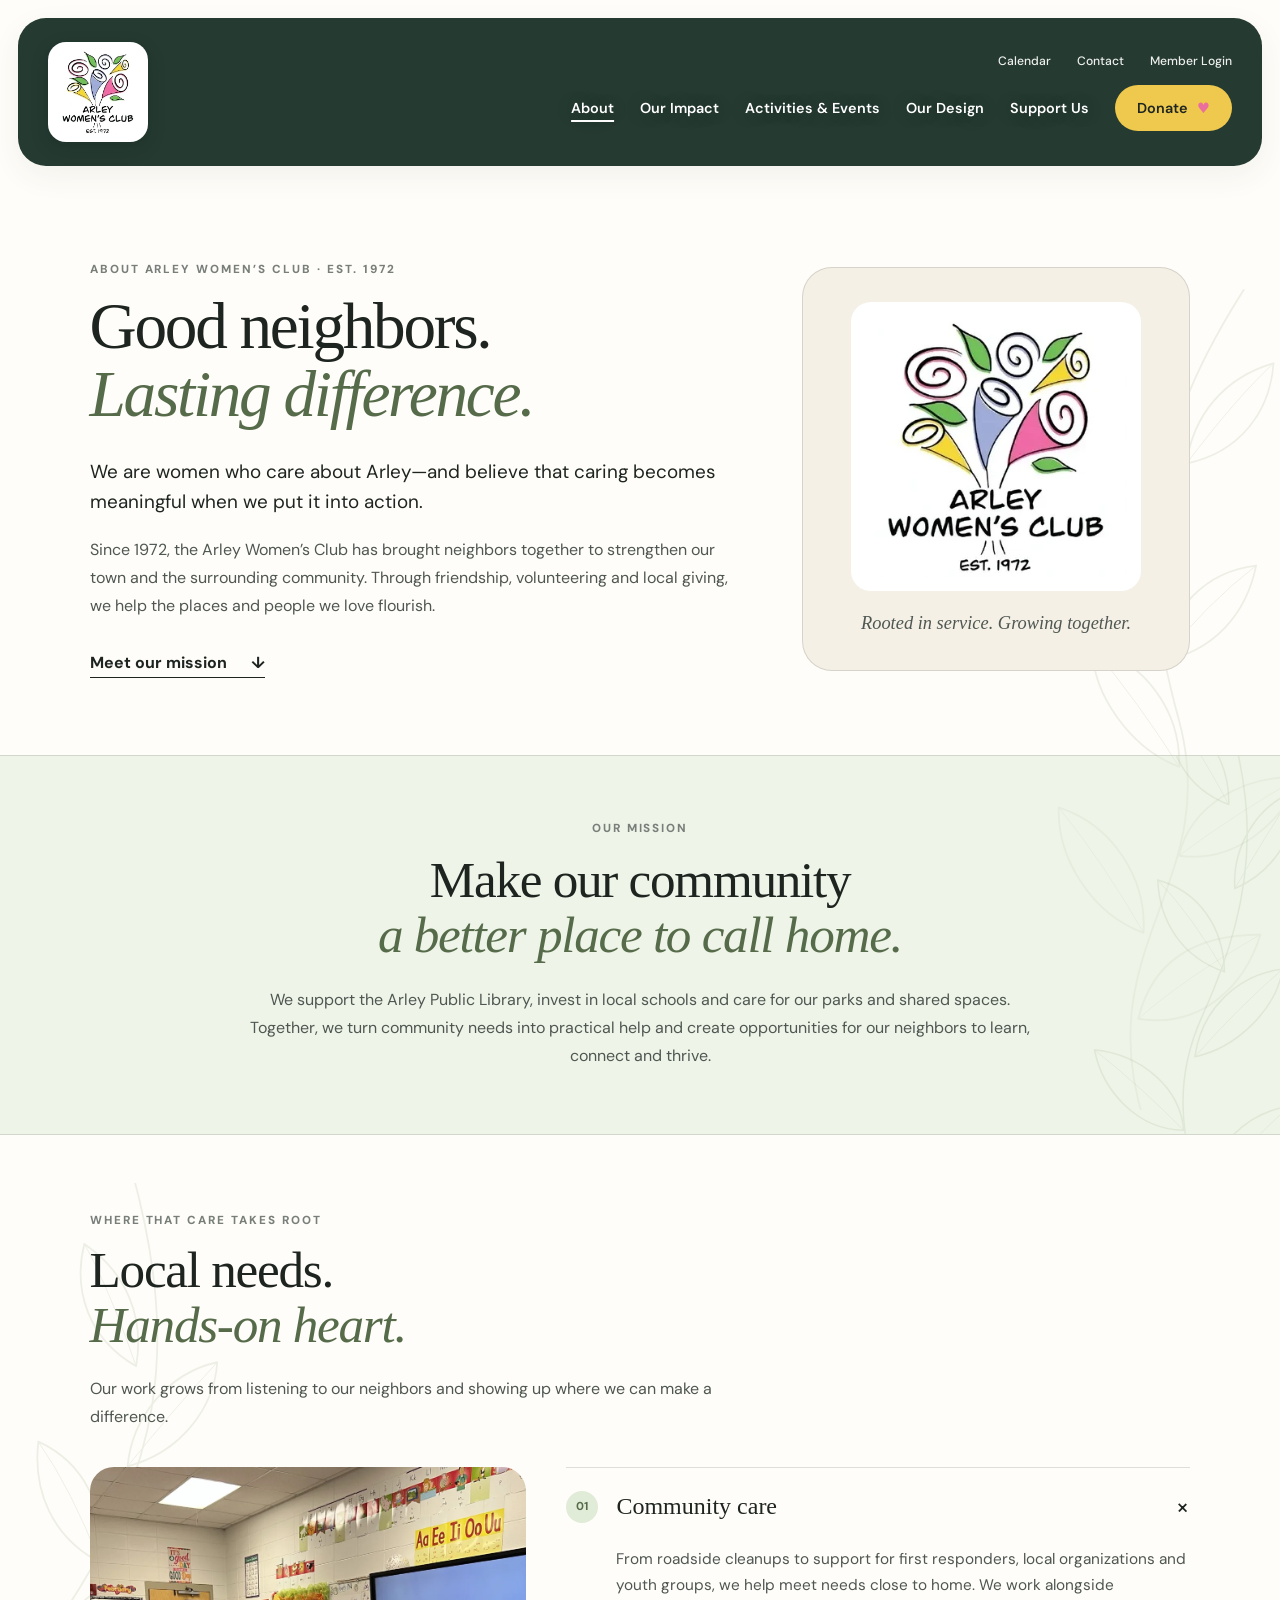
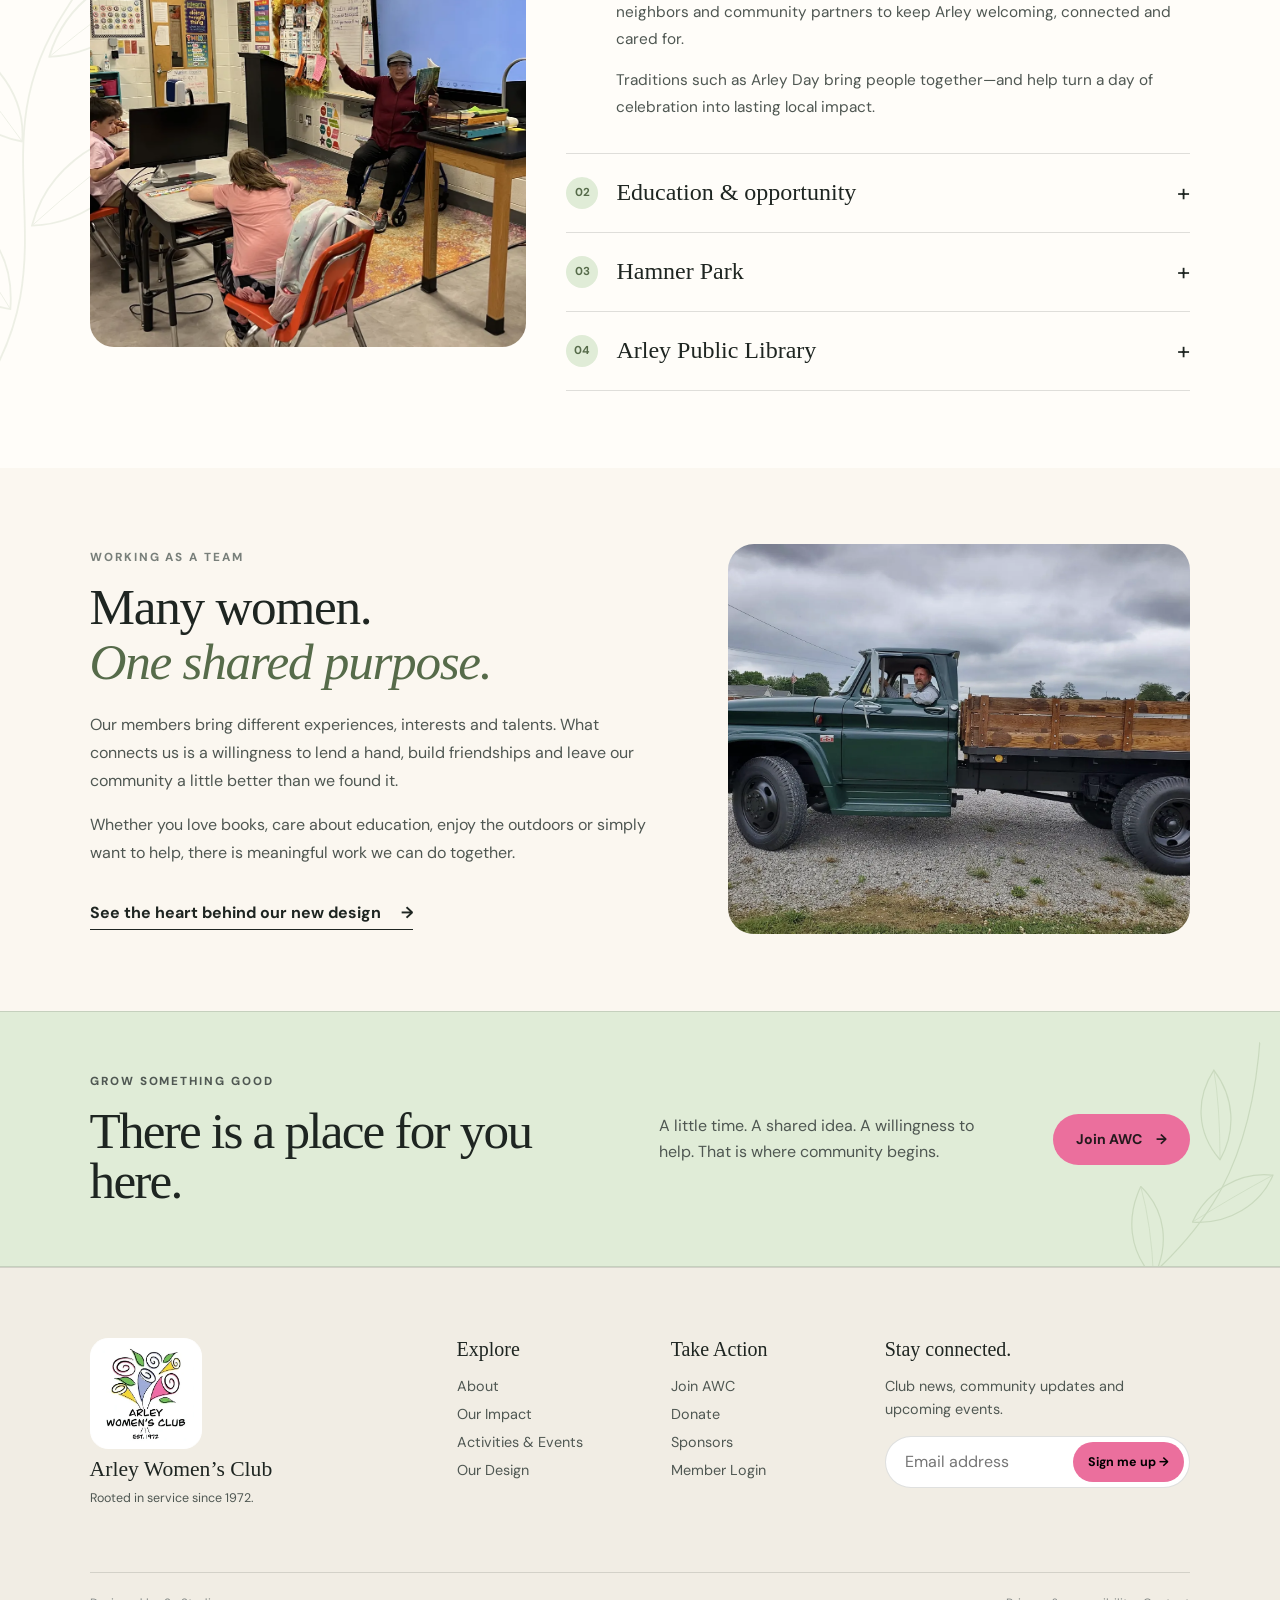
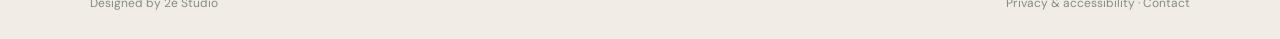
==== commit 4acf4dc5: "Use original club logo and rounded white badges" ====
--- a/about.html
+++ b/about.html
@@ -8,13 +8,13 @@
   <link rel="preconnect" href="https://fonts.googleapis.com">
   <link rel="preconnect" href="https://fonts.gstatic.com" crossorigin>
   <link href="https://fonts.googleapis.com/css2?family=DM+Sans:wght@400;500;600;700&family=Fraunces:opsz,wght@9..144,500;9..144,600&display=swap" rel="stylesheet">
-  <link rel="stylesheet" href="styles.css?v=collection1" />
+  <link rel="stylesheet" href="styles.css?v=original6" />
 </head>
 <body class="interior-page">
 <a class="skip-link" href="#main-content">Skip to content</a>
 <div class="page-shell" id="top"><div class="interior-header"><header class="hero-header">
         <a class="logo-card" href="index.html" aria-label="Arley Women's Club home">
-          <span class="logo-disc" aria-hidden="true"><img src="assets/web/brand/bouquet.webp" alt="" /></span><span class="logo-wordmark">Arley <small>Women’s Club</small></span>
+          <span class="logo-disc original-logo-badge" aria-hidden="true"><img src="assets/web/membership/original-logo.webp" alt="" /></span>
         </a>
 
         <div class="nav-wrap">
@@ -39,7 +39,7 @@
 <main id="main-content" class="botanical-page">
 <section class="interior-intro about-intro">
  <div><p class="eyebrow">ABOUT ARLEY WOMEN’S CLUB · EST. 1972</p><h1>Good neighbors.<br><em>Lasting difference.</em></h1><p class="intro-lead">We are women who care about Arley—and believe that caring becomes meaningful when we put it into action.</p><p>Since 1972, the Arley Women’s Club has brought neighbors together to strengthen our town and the surrounding community. Through friendship, volunteering and local giving, we help the places and people we love flourish.</p><a class="text-link" href="#mission">Meet our mission <span aria-hidden="true">↓</span></a></div>
- <figure class="identity-panel"><img src="assets/web/brand/stacked.webp" width="800" height="844" alt="Arley Women’s Club floral logo, established 1972"><figcaption>Rooted in service. Growing together.</figcaption></figure>
+ <figure class="identity-panel"><img src="assets/web/membership/original-logo.webp" width="323" height="321" alt="Arley Women’s Club floral logo, established 1972"><figcaption>Rooted in service. Growing together.</figcaption></figure>
 </section>
 <section class="mission-band" id="mission"><p class="eyebrow">OUR MISSION</p><h2>Make our community<br><em>a better place to call home.</em></h2><p>We support the Arley Public Library, invest in local schools and care for our parks and shared spaces. Together, we turn community needs into practical help and create opportunities for our neighbors to learn, connect and thrive.</p></section>
 <section class="interior-section"><div class="section-heading"><p class="eyebrow">WHERE THAT CARE TAKES ROOT</p><h2>Local needs.<br><em>Hands-on heart.</em></h2><p>Our work grows from listening to our neighbors and showing up where we can make a difference.</p></div>
@@ -53,7 +53,7 @@
 <section class="interior-section story-pair"><div><p class="eyebrow">WORKING AS A TEAM</p><h2>Many women.<br><em>One shared purpose.</em></h2><p>Our members bring different experiences, interests and talents. What connects us is a willingness to lend a hand, build friendships and leave our community a little better than we found it.</p><p>Whether you love books, care about education, enjoy the outdoors or simply want to help, there is meaningful work we can do together.</p><a class="text-link" href="our-design.html">See the heart behind our new design <span aria-hidden="true">→</span></a></div><img src="assets/web/workervolunteering.webp" alt="A volunteer lending a hand at a community event" loading="lazy" width="900" height="650"></section>
 <section class="join-strip"><div><p class="eyebrow">GROW SOMETHING GOOD</p><h2>There is a place for you here.</h2></div><p>A little time. A shared idea. A willingness to help. That is where community begins.</p><a class="button button--pink" href="join.html">Join AWC <span aria-hidden="true">→</span></a></section></main>
 <footer id="contact">
-      <div class="footer-mark"><img src="assets/web/brand/bouquet.webp" alt="" loading="lazy" /><strong>Arley Women’s Club</strong><span>Rooted in service since 1972.</span></div>
+      <div class="footer-mark"><img src="assets/web/membership/original-logo.webp" alt="" loading="lazy" /><strong>Arley Women’s Club</strong><span>Rooted in service since 1972.</span></div>
       <div class="footer-column"><strong>Explore</strong><a href="about.html">About</a><a href="index.html#impact">Our Impact</a><a href="index.html#activities">Activities & Events</a><a href="our-design.html">Our Design</a></div>
       <div class="footer-column"><strong>Take Action</strong><a href="join.html">Join AWC</a><a href="index.html#support">Donate</a><a href="index.html#support">Sponsors</a><a href="members.html">Member Login</a></div>
       <div class="footer-newsletter"><strong>Stay connected.</strong><p>Club news, community updates and upcoming events.</p><form><label class="sr-only" for="email">Email address</label><input id="email" type="email" placeholder="Email address"><button type="button" data-newsletter>Sign me up →</button></form><p class="form-status" role="status" data-newsletter-status></p></div>
--- a/styles.css
+++ b/styles.css
@@ -201,3 +201,11 @@
 @media(max-width:1050px){.collection-heading{display:block}.concept-label{margin:0 0 24px}.collection-heading .section-heading{margin-bottom:18px}.collection-products{display:flex;overflow-x:auto;scroll-snap-type:x mandatory;padding:0 0 14px;gap:22px}.collection-products article{flex:0 0 31%;scroll-snap-align:start}.collection-controls{display:flex;align-items:center;justify-content:space-between;gap:16px;margin:24px 0 16px;font-size:.78rem;color:var(--ink-soft)}.collection-controls button{width:44px;height:44px;border-radius:50%;border:1px solid var(--line);background:var(--paper);font-size:1.3rem;cursor:pointer;flex-shrink:0}.collection-scene img{border-radius:22px}.collection-purpose{gap:16px}.collection-purpose article{padding:24px}}
 @media(max-width:700px){.collection-scene{margin-bottom:22px}.collection-scene img{border-radius:18px;object-fit:contain;max-height:none}.collection-scene figcaption{font-size:.74rem;line-height:1.5}.collection-products article{flex:0 0 78%;padding-top:16px}.collection-products h3{font-size:1.45rem}.collection-products p{font-size:.9rem}.collection-controls{font-size:.72rem;gap:10px}.collection-purpose{grid-template-columns:1fr;margin-top:24px;gap:14px}.collection-purpose article{padding:22px;border-radius:20px}.collection-purpose h3{font-size:1.6rem;margin:12px 0}.collection-purpose p:not(.eyebrow){font-size:.9rem;line-height:1.65}.concept-label{font-size:.66rem;padding:8px 13px}.merch-section>.text-link{font-size:.85rem}}
 .collection-scene figcaption{display:flex;justify-content:space-between;align-items:baseline;gap:16px;flex-wrap:wrap}.collection-scene figcaption>a{font-weight:600;text-underline-offset:3px;flex-shrink:0;min-height:36px;display:inline-flex;align-items:center}
+/* Original club identity on the public homepage and About page. */
+.hero-header .logo-disc.original-logo-badge{width:100px;height:100px;border-radius:18px;background:#fff;padding:7px}
+.hero-header .logo-disc.original-logo-badge img{transform:none}
+.footer-mark img[src="assets/web/membership/original-logo.webp"]{background:#fff;border:1px solid #fff;padding:7px;border-radius:18px;height:auto;object-fit:contain;mix-blend-mode:normal}
+.support-art img[src="assets/web/membership/original-logo.webp"]{background:#fff;padding:18px;border-radius:24px;max-width:240px;object-fit:contain}
+.identity-panel img[src="assets/web/membership/original-logo.webp"]{width:100%;max-width:290px;height:auto;max-height:none;object-fit:contain;background:#fff;padding:14px;border-radius:20px}
+@media(max-width:1050px){.hero-header .logo-disc.original-logo-badge{width:76px;height:76px}}
+@media(max-width:700px){.hero-header .logo-disc.original-logo-badge{width:66px;height:66px}.footer-mark img[src="assets/web/membership/original-logo.webp"]{padding:5px;border-radius:12px;height:auto}.support-art img[src="assets/web/membership/original-logo.webp"]{padding:8px;border-radius:14px}.identity-panel img[src="assets/web/membership/original-logo.webp"]{max-width:220px}}
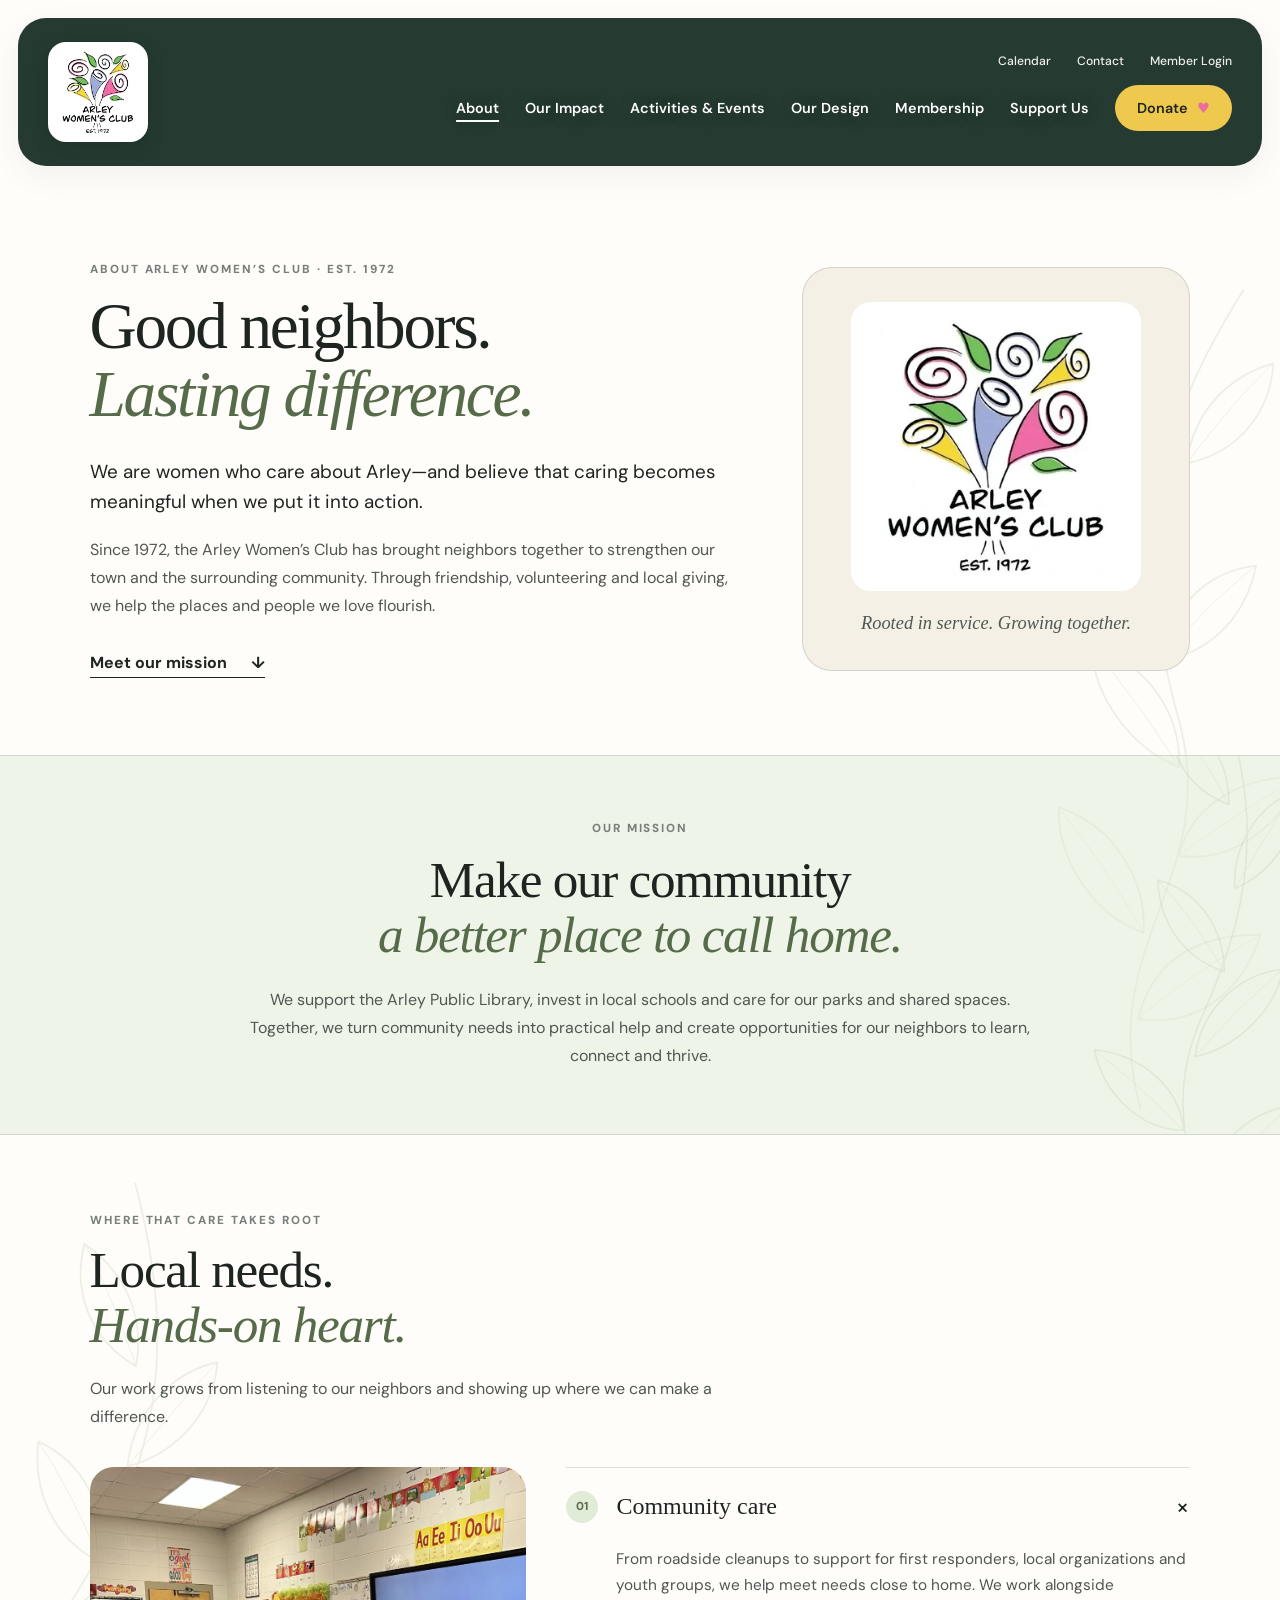
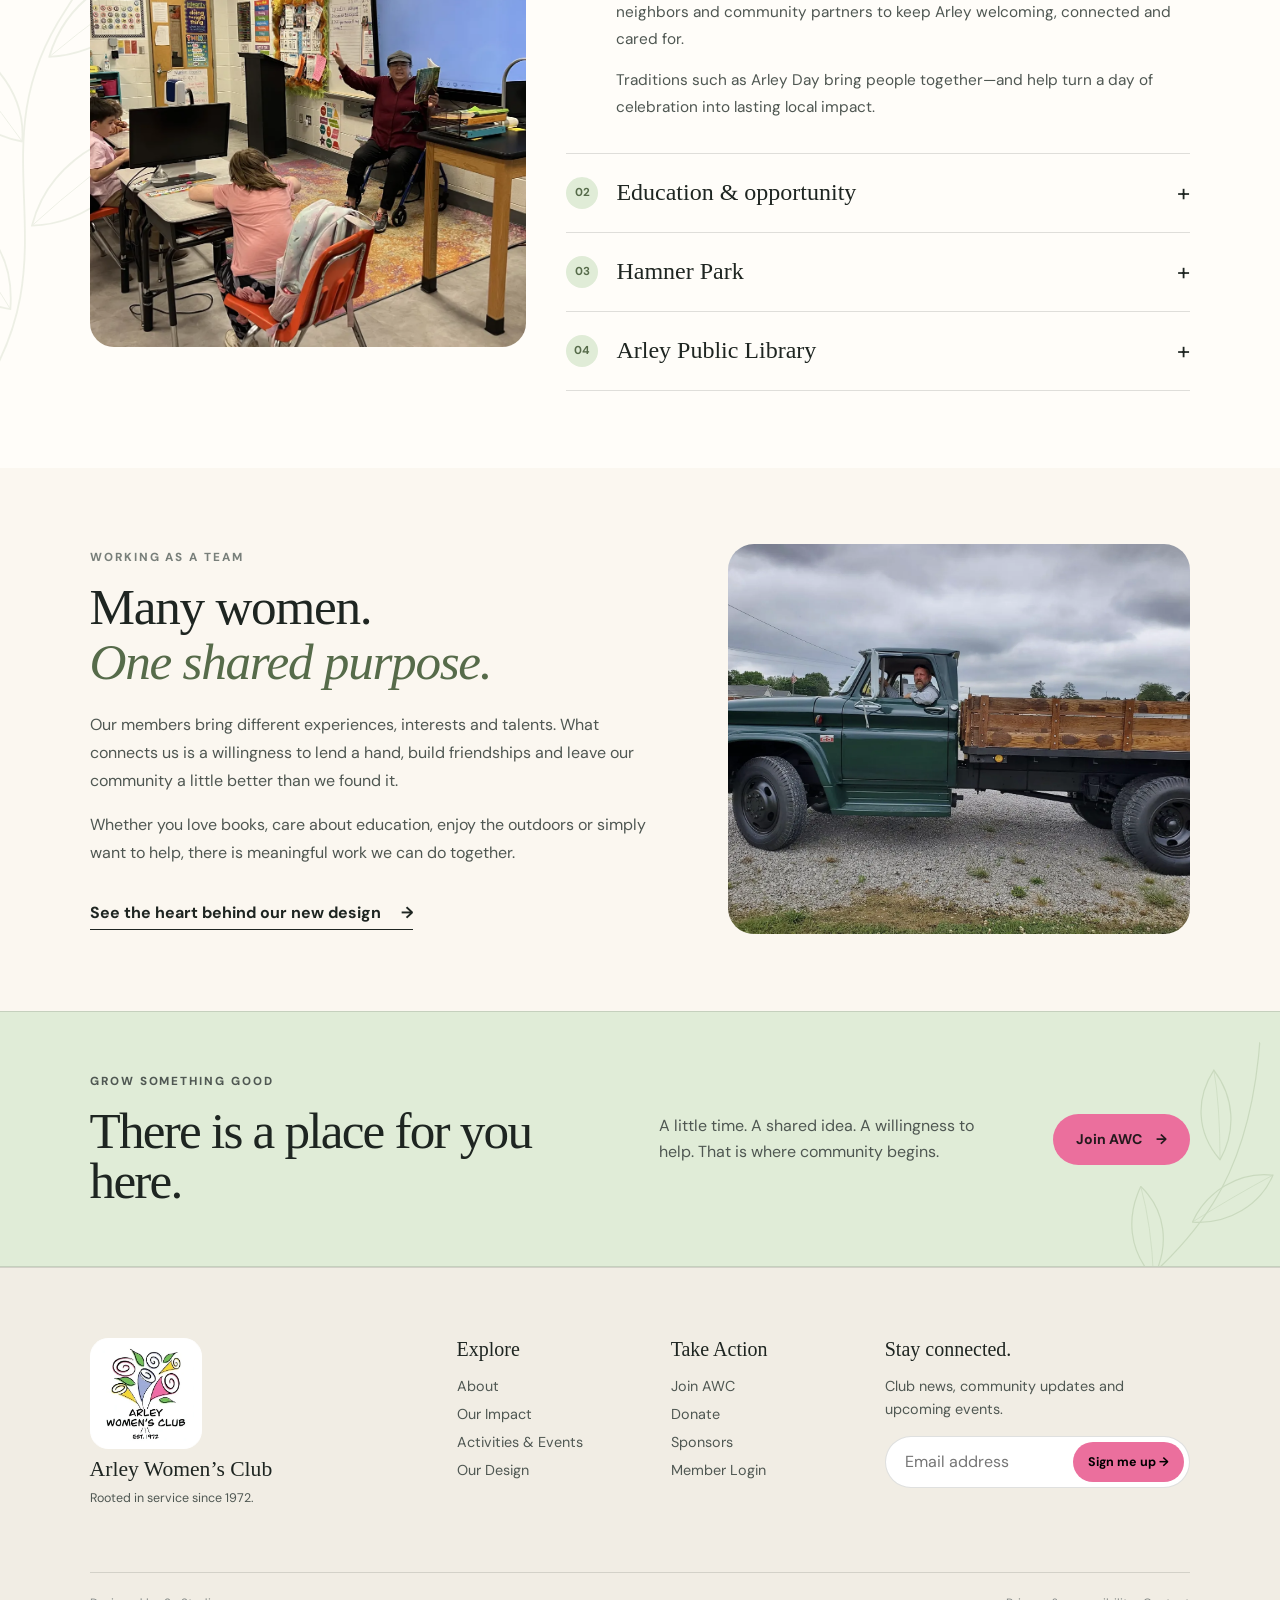
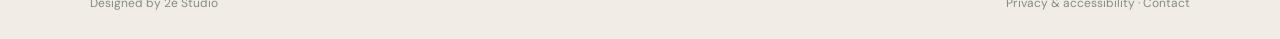
==== commit d1825ce4: "Add Membership to navigation across the site" ====
--- a/about.html
+++ b/about.html
@@ -8,7 +8,7 @@
   <link rel="preconnect" href="https://fonts.googleapis.com">
   <link rel="preconnect" href="https://fonts.gstatic.com" crossorigin>
   <link href="https://fonts.googleapis.com/css2?family=DM+Sans:wght@400;500;600;700&family=Fraunces:opsz,wght@9..144,500;9..144,600&display=swap" rel="stylesheet">
-  <link rel="stylesheet" href="styles.css?v=original6" />
+  <link rel="stylesheet" href="styles.css?v=membership-nav7" />
 </head>
 <body class="interior-page">
 <a class="skip-link" href="#main-content">Skip to content</a>
@@ -28,6 +28,7 @@
             <a href="index.html#impact">Our Impact</a>
             <a href="index.html#activities">Activities & Events</a>
             <a href="our-design.html">Our Design</a>
+            <a href="join.html">Membership</a>
             <a href="index.html#support">Support Us</a>
             <a class="nav-donate" href="support.html">Donate <span>♥</span></a>
           </nav>
--- a/styles.css
+++ b/styles.css
@@ -209,3 +209,5 @@
 .identity-panel img[src="assets/web/membership/original-logo.webp"]{width:100%;max-width:290px;height:auto;max-height:none;object-fit:contain;background:#fff;padding:14px;border-radius:20px}
 @media(max-width:1050px){.hero-header .logo-disc.original-logo-badge{width:76px;height:76px}}
 @media(max-width:700px){.hero-header .logo-disc.original-logo-badge{width:66px;height:66px}.footer-mark img[src="assets/web/membership/original-logo.webp"]{padding:5px;border-radius:12px;height:auto}.support-art img[src="assets/web/membership/original-logo.webp"]{padding:8px;border-radius:14px}.identity-panel img[src="assets/web/membership/original-logo.webp"]{max-width:220px}}
+/* Keep the expanded main menu comfortable on smaller desktop widths. */
+@media(min-width:1051px) and (max-width:1250px){.main-nav{gap:14px}.main-nav a{font-size:.8rem;white-space:nowrap}.nav-donate{padding:14px 18px}}
